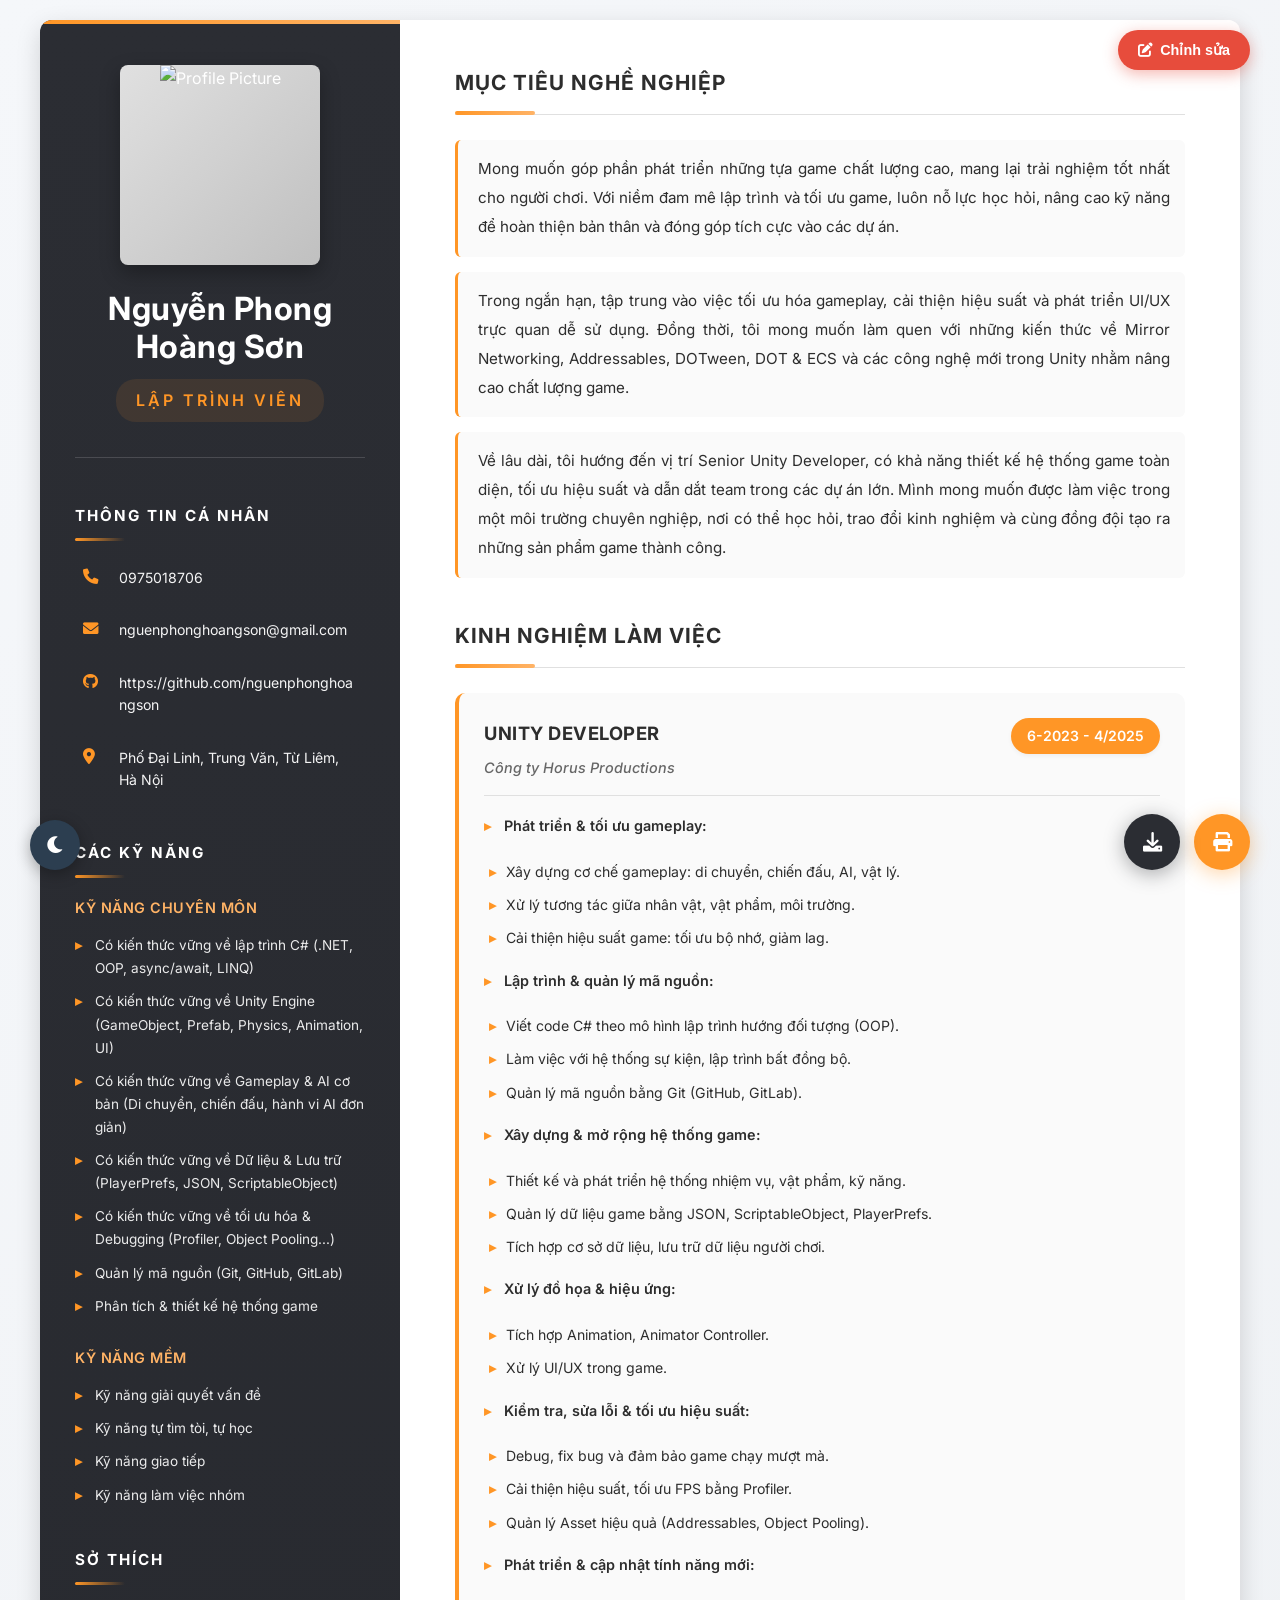
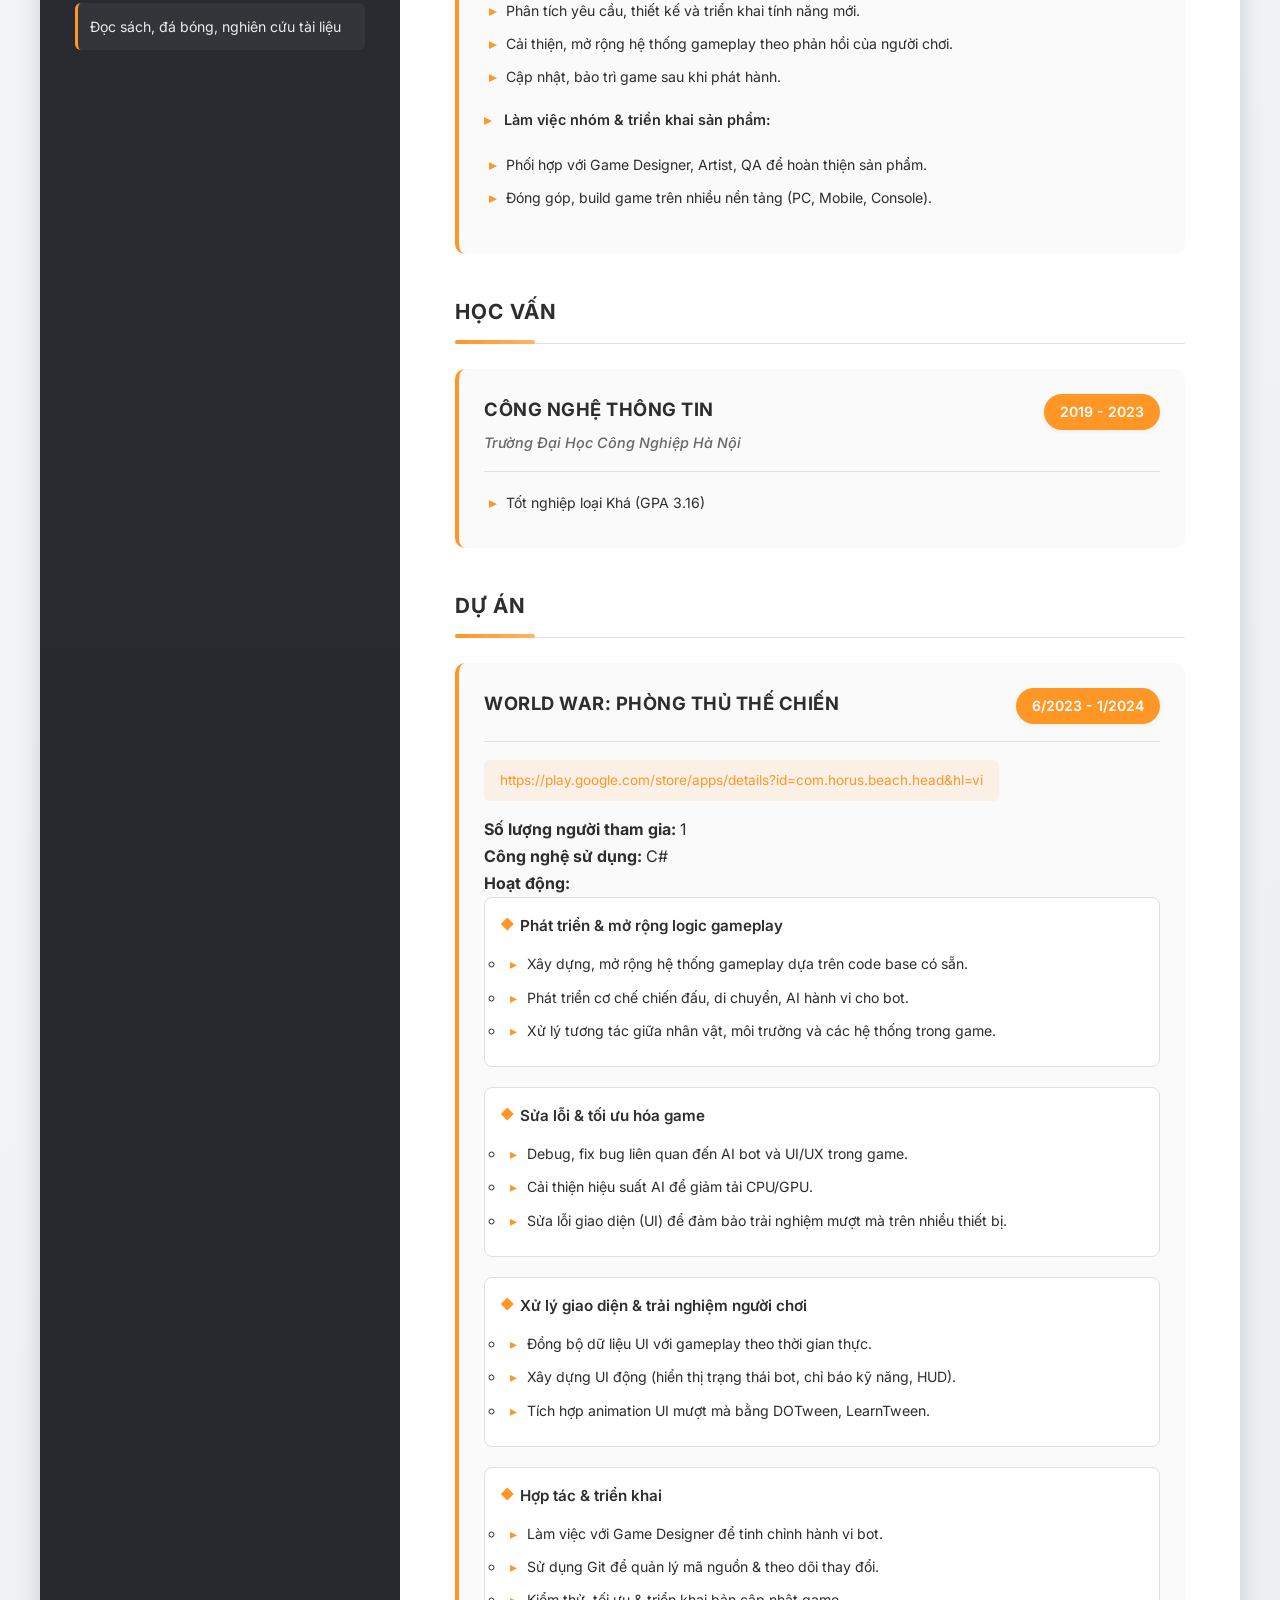
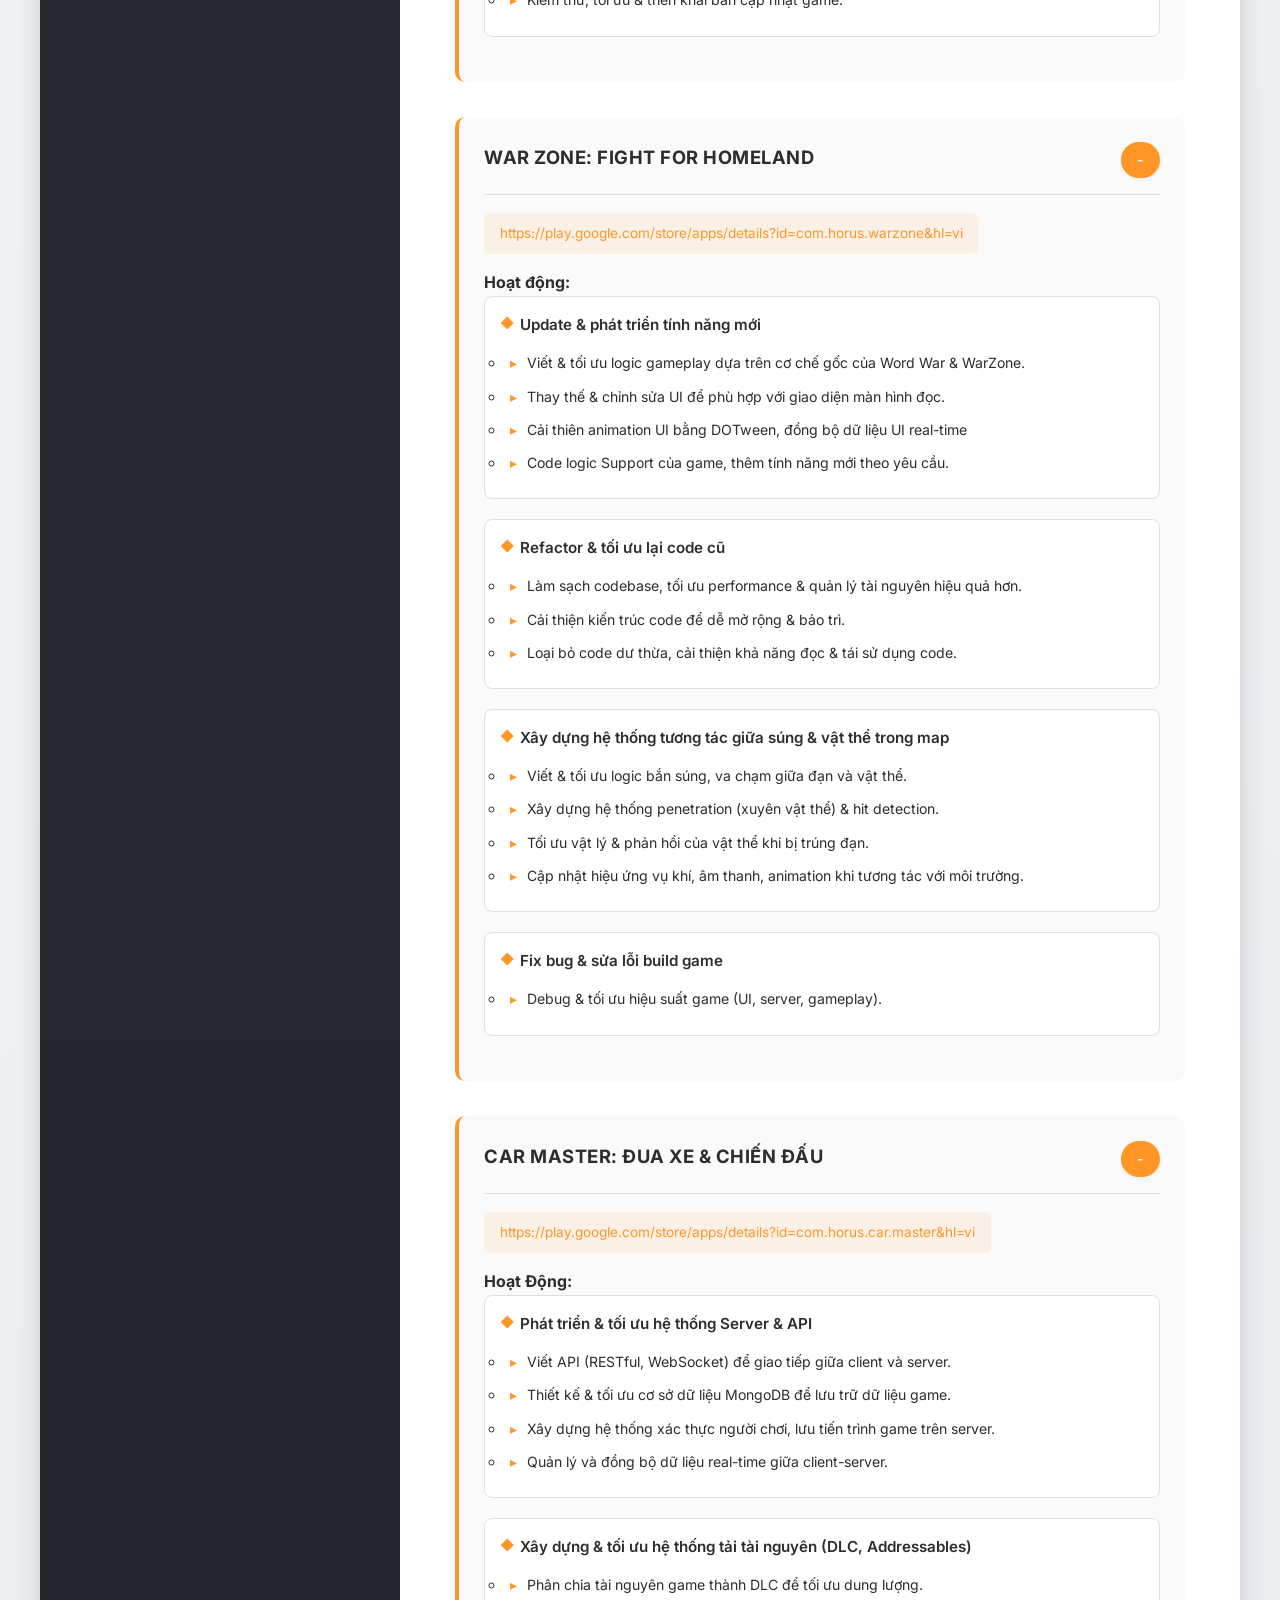
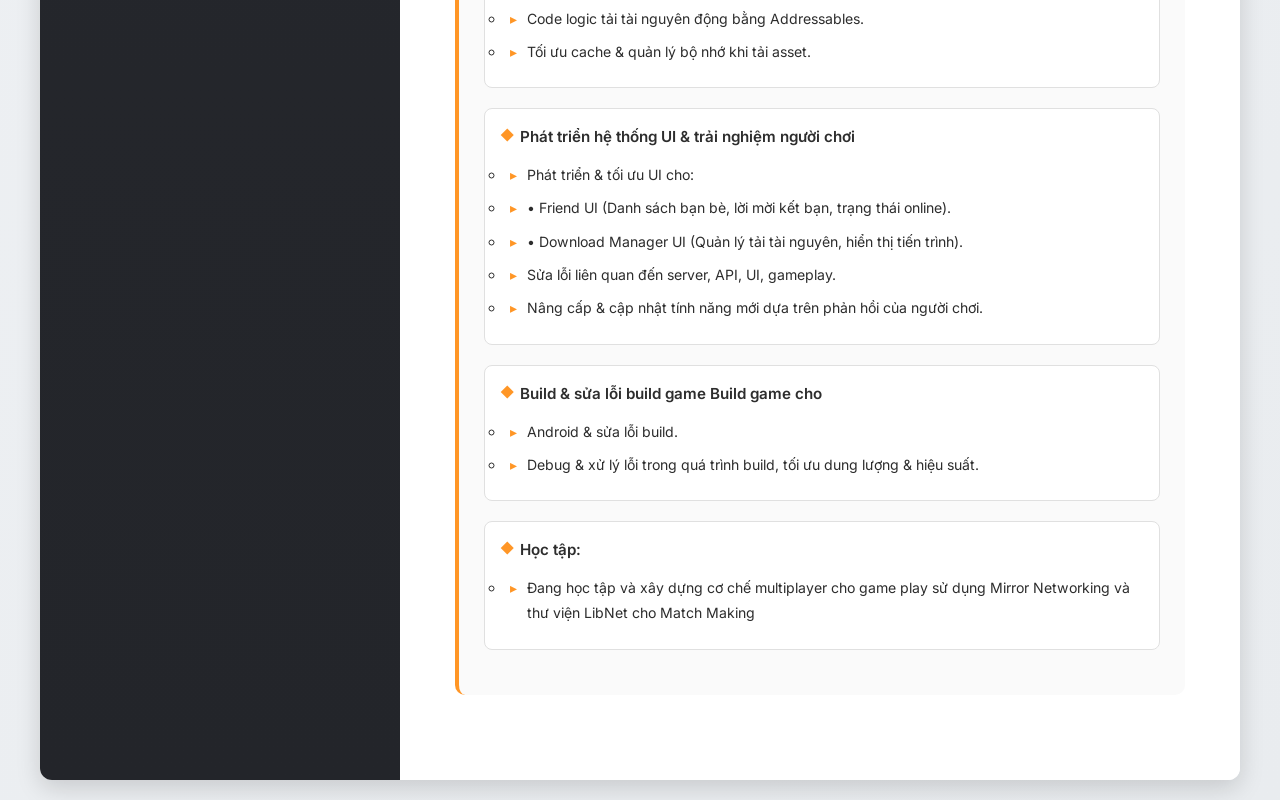
==== index.html @ 3eddbe30 "Initial commit" ====
<!DOCTYPE html>
<html lang="vi">
<head>
    <meta charset="UTF-8">
    <meta name="viewport" content="width=device-width, initial-scale=1.0">
    <title>CV - Nguyễn Phong Hoàng Sơn</title>
    <link rel="preconnect" href="https://fonts.googleapis.com">
    <link rel="preconnect" href="https://fonts.gstatic.com" crossorigin>
    <link href="https://fonts.googleapis.com/css2?family=Inter:wght@300;400;500;600;700;800&display=swap" rel="stylesheet">
    <link rel="stylesheet" href="style.css">
    <link rel="stylesheet" href="https://cdnjs.cloudflare.com/ajax/libs/font-awesome/6.0.0/css/all.min.css">
</head>
<body>
    <div class="container">
        <div class="cv-body">
            <!-- Left Column - Dark Sidebar -->
            <aside class="sidebar">
                <!-- Profile Image -->
                <div class="profile-section">
                    <div class="profile-image">
                        <img src="https://via.placeholder.com/200" alt="Profile Picture">
                    </div>
                    <h1 class="name">Nguyễn Phong<br>Hoàng Sơn</h1>
                    <h2 class="job-title">LẬP TRÌNH VIÊN</h2>
                </div>

                <!-- Contact Info -->
                <section class="cv-section">
                    <h3 class="section-title">THÔNG TIN CÁ NHÂN</h3>
                    <div class="contact-list">
                        <div class="contact-item">
                            <i class="fas fa-phone"></i>
                            <span>0975018706</span>
                        </div>
                        <div class="contact-item">
                            <i class="fas fa-envelope"></i>
                            <span>nguenphonghoangson@gmail.com</span>
                        </div>
                        <div class="contact-item">
                            <i class="fab fa-github"></i>
                            <span>https://github.com/nguenphonghoangson</span>
                        </div>
                        <div class="contact-item">
                            <i class="fas fa-map-marker-alt"></i>
                            <span>Phố Đại Linh, Trung Văn, Từ Liêm, Hà Nội</span>
                        </div>
                    </div>
                </section>

                <!-- Skills -->
                <section class="cv-section">
                    <h3 class="section-title">CÁC KỸ NĂNG</h3>
                    
                    <div class="skill-category">
                        <h4>KỸ NĂNG CHUYÊN MÔN</h4>
                        <ul class="skill-list">
                            <li>Có kiến thức vững về lập trình C# (.NET, OOP, async/await, LINQ)</li>
                            <li>Có kiến thức vững về Unity Engine (GameObject, Prefab, Physics, Animation, UI)</li>
                            <li>Có kiến thức vững về Gameplay & AI cơ bản (Di chuyển, chiến đấu, hành vi AI đơn giản)</li>
                            <li>Có kiến thức vững về Dữ liệu & Lưu trữ (PlayerPrefs, JSON, ScriptableObject)</li>
                            <li>Có kiến thức vững về tối ưu hóa & Debugging (Profiler, Object Pooling...)</li>
                            <li>Quản lý mã nguồn (Git, GitHub, GitLab)</li>
                            <li>Phân tích & thiết kế hệ thống game</li>
                        </ul>
                    </div>

                    <div class="skill-category">
                        <h4>KỸ NĂNG MỀM</h4>
                        <ul class="skill-list">
                            <li>Kỹ năng giải quyết vấn đề</li>
                            <li>Kỹ năng tự tìm tòi, tự học</li>
                            <li>Kỹ năng giao tiếp</li>
                            <li>Kỹ năng làm việc nhóm</li>
                        </ul>
                    </div>
                </section>

                <!-- Interests -->
                <section class="cv-section">
                    <h3 class="section-title">SỞ THÍCH</h3>
                    <p class="hobby-text">Đọc sách, đá bóng, nghiên cứu tài liệu</p>
                </section>
            </aside>

            <!-- Right Column - Main Content -->
            <main class="main-content">
                <!-- Career Objective -->
                <section class="cv-section">
                    <h3 class="section-title-main">MỤC TIÊU NGHỀ NGHIỆP</h3>
                    <p class="objective-text">
                        Mong muốn góp phần phát triển những tựa game chất lượng cao, mang lại trải nghiệm tốt nhất cho người chơi. Với niềm đam mê lập trình và tối ưu game, luôn nỗ lực học hỏi, nâng cao kỹ năng để hoàn thiện bản thân và đóng góp tích cực vào các dự án.
                    </p>
                    <p class="objective-text">
                        Trong ngắn hạn, tập trung vào việc tối ưu hóa gameplay, cải thiện hiệu suất và phát triển UI/UX trực quan dễ sử dụng. Đồng thời, tôi mong muốn làm quen với những kiến thức về Mirror Networking, Addressables, DOTween, DOT & ECS và các công nghệ mới trong Unity nhằm nâng cao chất lượng game.
                    </p>
                    <p class="objective-text">
                        Về lâu dài, tôi hướng đến vị trí Senior Unity Developer, có khả năng thiết kế hệ thống game toàn diện, tối ưu hiệu suất và dẫn dắt team trong các dự án lớn. Mình mong muốn được làm việc trong một môi trường chuyên nghiệp, nơi có thể học hỏi, trao đổi kinh nghiệm và cùng đồng đội tạo ra những sản phẩm game thành công.
                    </p>
                </section>

                <!-- Experience -->
                <section class="cv-section">
                    <h3 class="section-title-main">KINH NGHIỆM LÀM VIỆC</h3>
                    
                    <div class="experience-item">
                        <div class="exp-header">
                            <div>
                                <h4>UNITY DEVELOPER</h4>
                                <p class="company">Công ty Horus Productions</p>
                            </div>
                            <p class="date">6-2023 - 4/2025</p>
                        </div>

                        <div class="exp-content">
                            <p><strong>Phát triển & tối ưu gameplay:</strong></p>
                            <ul>
                                <li>Xây dựng cơ chế gameplay: di chuyển, chiến đấu, AI, vật lý.</li>
                                <li>Xử lý tương tác giữa nhân vật, vật phẩm, môi trường.</li>
                                <li>Cải thiện hiệu suất game: tối ưu bộ nhớ, giảm lag.</li>
                            </ul>

                            <p><strong>Lập trình & quản lý mã nguồn:</strong></p>
                            <ul>
                                <li>Viết code C# theo mô hình lập trình hướng đối tượng (OOP).</li>
                                <li>Làm việc với hệ thống sự kiện, lập trình bất đồng bộ.</li>
                                <li>Quản lý mã nguồn bằng Git (GitHub, GitLab).</li>
                            </ul>

                            <p><strong>Xây dựng & mở rộng hệ thống game:</strong></p>
                            <ul>
                                <li>Thiết kế và phát triển hệ thống nhiệm vụ, vật phẩm, kỹ năng.</li>
                                <li>Quản lý dữ liệu game bằng JSON, ScriptableObject, PlayerPrefs.</li>
                                <li>Tích hợp cơ sở dữ liệu, lưu trữ dữ liệu người chơi.</li>
                            </ul>

                            <p><strong>Xử lý đồ họa & hiệu ứng:</strong></p>
                            <ul>
                                <li>Tích hợp Animation, Animator Controller.</li>
                                <li>Xử lý UI/UX trong game.</li>
                            </ul>

                            <p><strong>Kiểm tra, sửa lỗi & tối ưu hiệu suất:</strong></p>
                            <ul>
                                <li>Debug, fix bug và đảm bảo game chạy mượt mà.</li>
                                <li>Cải thiện hiệu suất, tối ưu FPS bằng Profiler.</li>
                                <li>Quản lý Asset hiệu quả (Addressables, Object Pooling).</li>
                            </ul>

                            <p><strong>Phát triển & cập nhật tính năng mới:</strong></p>
                            <ul>
                                <li>Phân tích yêu cầu, thiết kế và triển khai tính năng mới.</li>
                                <li>Cải thiện, mở rộng hệ thống gameplay theo phản hồi của người chơi.</li>
                                <li>Cập nhật, bảo trì game sau khi phát hành.</li>
                            </ul>

                            <p><strong>Làm việc nhóm & triển khai sản phẩm:</strong></p>
                            <ul>
                                <li>Phối hợp với Game Designer, Artist, QA để hoàn thiện sản phẩm.</li>
                                <li>Đóng góp, build game trên nhiều nền tảng (PC, Mobile, Console).</li>
                            </ul>
                        </div>
                    </div>
                </section>

                <!-- Education -->
                <section class="cv-section">
                    <h3 class="section-title-main">HỌC VẤN</h3>
                    <div class="education-item">
                        <div class="exp-header">
                            <div>
                                <h4>CÔNG NGHỆ THÔNG TIN</h4>
                                <p class="company">Trường Đại Học Công Nghiệp Hà Nội</p>
                            </div>
                            <p class="date">2019 - 2023</p>
                        </div>
                        <ul class="education-details">
                            <li>Tốt nghiệp loại Khá (GPA 3.16)</li>
                        </ul>
                    </div>
                </section>

                <!-- Projects -->
                <section class="cv-section">
                    <h3 class="section-title-main">DỰ ÁN</h3>
                    
                    <!-- Project 1 -->
                    <div class="project-item">
                        <div class="exp-header">
                            <h4>WORLD WAR: PHÒNG THỦ THẾ CHIẾN</h4>
                            <p class="date">6/2023 - 1/2024</p>
                        </div>
                        <p class="project-link">https://play.google.com/store/apps/details?id=com.horus.beach.head&hl=vi</p>
                        <p><strong>Số lượng người tham gia:</strong> 1</p>
                        <p><strong>Công nghệ sử dụng:</strong> C#</p>
                        <p><strong>Hoạt động:</strong></p>
                        <ul class="project-tasks">
                            <li><strong>Phát triển & mở rộng logic gameplay</strong>
                                <ul>
                                    <li>Xây dựng, mở rộng hệ thống gameplay dựa trên code base có sẵn.</li>
                                    <li>Phát triển cơ chế chiến đấu, di chuyển, AI hành vi cho bot.</li>
                                    <li>Xử lý tương tác giữa nhân vật, môi trường và các hệ thống trong game.</li>
                                </ul>
                            </li>
                            <li><strong>Sửa lỗi & tối ưu hóa game</strong>
                                <ul>
                                    <li>Debug, fix bug liên quan đến AI bot và UI/UX trong game.</li>
                                    <li>Cải thiện hiệu suất AI để giảm tải CPU/GPU.</li>
                                    <li>Sửa lỗi giao diện (UI) để đảm bảo trải nghiệm mượt mà trên nhiều thiết bị.</li>
                                </ul>
                            </li>
                            <li><strong>Xử lý giao diện & trải nghiệm người chơi</strong>
                                <ul>
                                    <li>Đồng bộ dữ liệu UI với gameplay theo thời gian thực.</li>
                                    <li>Xây dựng UI động (hiển thị trạng thái bot, chỉ báo kỹ năng, HUD).</li>
                                    <li>Tích hợp animation UI mượt mà bằng DOTween, LearnTween.</li>
                                </ul>
                            </li>
                            <li><strong>Hợp tác & triển khai</strong>
                                <ul>
                                    <li>Làm việc với Game Designer để tinh chỉnh hành vi bot.</li>
                                    <li>Sử dụng Git để quản lý mã nguồn & theo dõi thay đổi.</li>
                                    <li>Kiểm thử, tối ưu & triển khai bản cập nhật game.</li>
                                </ul>
                            </li>
                        </ul>
                    </div>

                    <!-- Project 2 -->
                    <div class="project-item">
                        <div class="exp-header">
                            <h4>WAR ZONE: FIGHT FOR HOMELAND</h4>
                            <p class="date">-</p>
                        </div>
                        <p class="project-link">https://play.google.com/store/apps/details?id=com.horus.warzone&hl=vi</p>
                        <p><strong>Hoạt động:</strong></p>
                        <ul class="project-tasks">
                            <li><strong>Update & phát triển tính năng mới</strong>
                                <ul>
                                    <li>Viết & tối ưu logic gameplay dựa trên cơ chế gốc của Word War & WarZone.</li>
                                    <li>Thay thế & chỉnh sửa UI để phù hợp với giao diện màn hình đọc.</li>
                                    <li>Cải thiên animation UI bằng DOTween, đồng bộ dữ liệu UI real-time</li>
                                    <li>Code logic Support của game, thêm tính năng mới theo yêu cầu.</li>
                                </ul>
                            </li>
                            <li><strong>Refactor & tối ưu lại code cũ</strong>
                                <ul>
                                    <li>Làm sạch codebase, tối ưu performance & quản lý tài nguyên hiệu quả hơn.</li>
                                    <li>Cải thiện kiến trúc code để dễ mở rộng & bảo trì.</li>
                                    <li>Loại bỏ code dư thừa, cải thiện khả năng đọc & tái sử dụng code.</li>
                                </ul>
                            </li>
                            <li><strong>Xây dựng hệ thống tương tác giữa súng & vật thể trong map</strong>
                                <ul>
                                    <li>Viết & tối ưu logic bắn súng, va chạm giữa đạn và vật thể.</li>
                                    <li>Xây dựng hệ thống penetration (xuyên vật thể) & hit detection.</li>
                                    <li>Tối ưu vật lý & phản hồi của vật thể khi bị trúng đạn.</li>
                                    <li>Cập nhật hiệu ứng vụ khí, âm thanh, animation khi tương tác với môi trường.</li>
                                </ul>
                            </li>
                            <li><strong>Fix bug & sửa lỗi build game</strong>
                                <ul>
                                    <li>Debug & tối ưu hiệu suất game (UI, server, gameplay).</li>
                                </ul>
                            </li>
                        </ul>
                    </div>

                    <!-- Project 3 -->
                    <div class="project-item">
                        <div class="exp-header">
                            <h4>CAR MASTER: ĐUA XE & CHIẾN ĐẤU</h4>
                            <p class="date">-</p>
                        </div>
                        <p class="project-link">https://play.google.com/store/apps/details?id=com.horus.car.master&hl=vi</p>
                        <p><strong>Hoạt Động:</strong></p>
                        <ul class="project-tasks">
                            <li><strong>Phát triển & tối ưu hệ thống Server & API</strong>
                                <ul>
                                    <li>Viết API (RESTful, WebSocket) để giao tiếp giữa client và server.</li>
                                    <li>Thiết kế & tối ưu cơ sở dữ liệu MongoDB để lưu trữ dữ liệu game.</li>
                                    <li>Xây dựng hệ thống xác thực người chơi, lưu tiến trình game trên server.</li>
                                    <li>Quản lý và đồng bộ dữ liệu real-time giữa client-server.</li>
                                </ul>
                            </li>
                            <li><strong>Xây dựng & tối ưu hệ thống tải tài nguyên (DLC, Addressables)</strong>
                                <ul>
                                    <li>Phân chia tài nguyên game thành DLC để tối ưu dung lượng.</li>
                                    <li>Code logic tải tài nguyên động bằng Addressables.</li>
                                    <li>Tối ưu cache & quản lý bộ nhớ khi tải asset.</li>
                                </ul>
                            </li>
                            <li><strong>Phát triển hệ thống UI & trải nghiệm người chơi</strong>
                                <ul>
                                    <li>Phát triển & tối ưu UI cho:</li>
                                    <li>• Friend UI (Danh sách bạn bè, lời mời kết bạn, trạng thái online).</li>
                                    <li>• Download Manager UI (Quản lý tải tài nguyên, hiển thị tiến trình).</li>
                                    <li>Sửa lỗi liên quan đến server, API, UI, gameplay.</li>
                                    <li>Nâng cấp & cập nhật tính năng mới dựa trên phản hồi của người chơi.</li>
                                </ul>
                            </li>
                            <li><strong>Build & sửa lỗi build game Build game cho</strong>
                                <ul>
                                    <li>Android & sửa lỗi build.</li>
                                    <li>Debug & xử lý lỗi trong quá trình build, tối ưu dung lượng & hiệu suất.</li>
                                </ul>
                            </li>
                            <li><strong>Học tập:</strong>
                                <ul>
                                    <li>Đang học tập và xây dựng cơ chế multiplayer cho game play sử dụng Mirror Networking và thư viện LibNet cho Match Making</li>
                                </ul>
                            </li>
                        </ul>
                    </div>
                </section>
            </main>
        </div>
    </div>


    <!-- Print Button -->
    <button class="print-btn" onclick="window.print()">
        <i class="fas fa-print"></i>
    </button>

    <!-- Download PDF Button -->
    <button class="download-btn" onclick="window.print()">
        <i class="fas fa-download"></i>
    </button>

    <script src="script.js"></script>
</body>
</html>
---- style.css ----
:root {
    --dark-bg: #2b2d33;
    --darker-bg: #23252a;
    --orange-accent: #ff9626;
    --orange-hover: #ff8000;
    --orange-light: #ffb366;
    --white: #ffffff;
    --light-gray: #f5f5f5;
    --lighter-gray: #fafafa;
    --text-dark: #2d2d2d;
    --text-light: #666666;
    --text-lighter: #999999;
    --border-color: #e0e0e0;
    --shadow-sm: 0 2px 4px rgba(0,0,0,0.05);
    --shadow-md: 0 4px 12px rgba(0,0,0,0.1);
    --shadow-lg: 0 8px 24px rgba(0,0,0,0.15);
}

* {
    margin: 0;
    padding: 0;
    box-sizing: border-box;
}

body {
    font-family: 'Inter', -apple-system, BlinkMacSystemFont, 'Segoe UI', 'Roboto', sans-serif;
    line-height: 1.7;
    color: var(--text-dark);
    background: linear-gradient(135deg, #f5f7fa 0%, #e9ecef 100%);
    padding: 20px;
    -webkit-font-smoothing: antialiased;
    -moz-osx-font-smoothing: grayscale;
}

.container {
    max-width: 1200px;
    margin: 0 auto;
    background: var(--white);
    box-shadow: var(--shadow-lg);
    min-height: 100vh;
    border-radius: 12px;
    overflow: hidden;
    position: relative;
}

/* Body Layout */
.cv-body {
    display: grid;
    grid-template-columns: 360px 1fr;
    gap: 0;
    min-height: 100vh;
}

/* Sidebar Styles - Dark Background with Gradient */
.sidebar {
    background: linear-gradient(180deg, var(--dark-bg) 0%, var(--darker-bg) 100%);
    color: var(--white);
    padding: 45px 35px;
    position: relative;
}

.sidebar::before {
    content: '';
    position: absolute;
    top: 0;
    left: 0;
    right: 0;
    height: 4px;
    background: linear-gradient(90deg, var(--orange-accent) 0%, var(--orange-light) 100%);
}

/* Profile Section */
.profile-section {
    text-align: center;
    margin-bottom: 45px;
    padding-bottom: 35px;
    border-bottom: 1px solid rgba(255, 255, 255, 0.15);
    position: relative;
}

.profile-image {
    width: 200px;
    height: 200px;
    margin: 0 auto 25px;
    border-radius: 8px;
    overflow: hidden;
    background: linear-gradient(135deg, #e0e0e0 0%, #c0c0c0 100%);
    box-shadow: 0 8px 20px rgba(0,0,0,0.3);
    transition: transform 0.3s ease, box-shadow 0.3s ease;
    position: relative;
}

.profile-image:hover {
    transform: translateY(-5px);
    box-shadow: 0 12px 30px rgba(255, 150, 38, 0.3);
}

.profile-image::after {
    content: '📷';
    position: absolute;
    top: 50%;
    left: 50%;
    transform: translate(-50%, -50%);
    font-size: 2em;
    opacity: 0;
    transition: opacity 0.3s ease;
}

.profile-image:hover::after {
    opacity: 0.7;
}

.profile-image img {
    width: 100%;
    height: 100%;
    object-fit: cover;
    cursor: pointer;
    transition: opacity 0.3s ease;
}

.profile-image:hover img {
    opacity: 0.7;
}

.name {
    font-size: 2em;
    font-weight: 700;
    color: var(--white);
    margin-bottom: 12px;
    line-height: 1.2;
    letter-spacing: 0.5px;
}

.job-title {
    font-size: 1em;
    font-weight: 600;
    color: var(--orange-accent);
    letter-spacing: 3px;
    text-transform: uppercase;
    padding: 8px 20px;
    background: rgba(255, 150, 38, 0.1);
    border-radius: 20px;
    display: inline-block;
}

/* Sidebar Sections */
.sidebar .cv-section {
    margin-bottom: 40px;
    animation: fadeInLeft 0.6s ease-out;
}

@keyframes fadeInLeft {
    from {
        opacity: 0;
        transform: translateX(-20px);
    }
    to {
        opacity: 1;
        transform: translateX(0);
    }
}

.sidebar .section-title {
    font-size: 0.95em;
    font-weight: 700;
    color: var(--white);
    margin-bottom: 18px;
    letter-spacing: 2px;
    text-transform: uppercase;
    position: relative;
    padding-bottom: 12px;
}

.sidebar .section-title::after {
    content: '';
    position: absolute;
    bottom: 0;
    left: 0;
    width: 50px;
    height: 3px;
    background: linear-gradient(90deg, var(--orange-accent), transparent);
    border-radius: 2px;
}

/* Contact List */
.contact-list {
    display: flex;
    flex-direction: column;
    gap: 14px;
}

.contact-item {
    display: flex;
    align-items: flex-start;
    gap: 14px;
    font-size: 0.88em;
    line-height: 1.6;
    padding: 8px;
    border-radius: 6px;
    transition: all 0.3s ease;
}

.contact-item:hover {
    background: rgba(255, 255, 255, 0.05);
    transform: translateX(5px);
}

.contact-item i {
    color: var(--orange-accent);
    width: 22px;
    flex-shrink: 0;
    margin-top: 2px;
    font-size: 1.1em;
}

.contact-item span {
    word-break: break-word;
    color: rgba(255, 255, 255, 0.95);
}

/* Skills */
.skill-category {
    margin-bottom: 28px;
}

.skill-category h4 {
    font-size: 0.9em;
    color: var(--orange-light);
    margin-bottom: 14px;
    font-weight: 600;
    letter-spacing: 0.5px;
}

.skill-list {
    list-style: none;
    padding: 0;
}

.skill-list li {
    font-size: 0.85em;
    line-height: 1.7;
    margin-bottom: 10px;
    padding-left: 20px;
    position: relative;
    color: rgba(255, 255, 255, 0.9);
    transition: all 0.3s ease;
}

.skill-list li:hover {
    color: var(--white);
    transform: translateX(5px);
}

.skill-list li:before {
    content: '▸';
    position: absolute;
    left: 0;
    color: var(--orange-accent);
    font-weight: bold;
    font-size: 1em;
    top: 0;
}

/* Hobby Text */
.hobby-text {
    font-size: 0.88em;
    line-height: 1.7;
    color: rgba(255, 255, 255, 0.9);
    padding: 12px;
    background: rgba(255, 255, 255, 0.05);
    border-radius: 6px;
    border-left: 3px solid var(--orange-accent);
}


/* Main Content Styles */
.main-content {
    padding: 45px 55px;
    background: var(--white);
    position: relative;
}

/* Section Styles */
.cv-section {
    margin-bottom: 40px;
    animation: fadeInUp 0.6s ease-out;
}

@keyframes fadeInUp {
    from {
        opacity: 0;
        transform: translateY(20px);
    }
    to {
        opacity: 1;
        transform: translateY(0);
    }
}

.section-title-main {
    font-size: 1.3em;
    color: var(--text-dark);
    margin-bottom: 25px;
    padding-bottom: 15px;
    font-weight: 700;
    letter-spacing: 1px;
    text-transform: uppercase;
    position: relative;
}

.section-title-main::after {
    content: '';
    position: absolute;
    bottom: 0;
    left: 0;
    width: 80px;
    height: 4px;
    background: linear-gradient(90deg, var(--orange-accent), var(--orange-light));
    border-radius: 2px;
}

.section-title-main::before {
    content: '';
    position: absolute;
    bottom: 0;
    left: 0;
    right: 0;
    height: 1px;
    background: var(--border-color);
}

/* Objective Text */
.objective-text {
    font-size: 0.95em;
    line-height: 1.9;
    color: var(--text-dark);
    margin-bottom: 15px;
    text-align: justify;
    padding-left: 15px;
    border-left: 3px solid var(--orange-accent);
    background: var(--lighter-gray);
    padding: 15px 15px 15px 20px;
    border-radius: 6px;
    transition: all 0.3s ease;
}

.objective-text:hover {
    background: var(--light-gray);
    transform: translateX(5px);
    box-shadow: var(--shadow-sm);
}

/* Experience & Education Items */
.experience-item,
.education-item,
.project-item {
    margin-bottom: 35px;
    padding: 25px;
    background: var(--lighter-gray);
    border-radius: 10px;
    border-left: 4px solid var(--orange-accent);
    transition: all 0.3s ease;
    position: relative;
}

.experience-item:hover,
.education-item:hover,
.project-item:hover {
    background: var(--white);
    box-shadow: var(--shadow-md);
    transform: translateY(-3px);
}

.exp-header {
    display: flex;
    justify-content: space-between;
    align-items: flex-start;
    margin-bottom: 18px;
    padding-bottom: 15px;
    border-bottom: 1px solid var(--border-color);
}

.exp-header h4 {
    font-size: 1.15em;
    color: var(--text-dark);
    font-weight: 700;
    margin-bottom: 6px;
    letter-spacing: 0.5px;
}

.company {
    font-size: 0.9em;
    color: var(--text-light);
    font-style: italic;
    font-weight: 500;
}

.date {
    font-size: 0.88em;
    color: var(--white);
    background: var(--orange-accent);
    padding: 6px 16px;
    border-radius: 20px;
    white-space: nowrap;
    margin-left: 20px;
    font-weight: 600;
    box-shadow: var(--shadow-sm);
}

.exp-content {
    margin-top: 15px;
}

.exp-content p {
    font-size: 0.9em;
    margin-bottom: 12px;
    color: var(--text-dark);
    line-height: 1.7;
}

.exp-content p strong {
    color: var(--text-dark);
    font-weight: 600;
    display: inline-block;
    margin-bottom: 8px;
    position: relative;
    padding-left: 20px;
}

.exp-content p strong::before {
    content: '▸';
    position: absolute;
    left: 0;
    top: 0;
    color: var(--orange-accent);
    font-size: 1em;
}

.exp-content ul {
    list-style: none;
    padding-left: 0;
    margin-bottom: 18px;
}

.exp-content ul li {
    font-size: 0.88em;
    line-height: 1.8;
    margin-bottom: 8px;
    padding-left: 22px;
    position: relative;
    color: var(--text-dark);
    transition: all 0.3s ease;
}

.exp-content ul li:hover {
    color: var(--orange-accent);
    transform: translateX(5px);
}

.exp-content ul li:before {
    content: '▸';
    position: absolute;
    left: 5px;
    top: 0;
    color: var(--orange-accent);
    font-weight: bold;
    font-size: 1em;
}

/* Education Details */
.education-details {
    list-style: none;
    padding-left: 0;
    margin-top: 10px;
}

.education-details li {
    font-size: 0.88em;
    line-height: 1.8;
    margin-bottom: 8px;
    padding-left: 22px;
    position: relative;
    color: var(--text-dark);
}

.education-details li:before {
    content: '▸';
    position: absolute;
    left: 5px;
    top: 0;
    color: var(--orange-accent);
    font-weight: bold;
    font-size: 1em;
}

/* Project Specific */
.project-link {
    font-size: 0.85em;
    color: var(--orange-accent);
    word-break: break-all;
    display: inline-block;
    margin-bottom: 15px;
    text-decoration: none;
    padding: 8px 15px;
    background: rgba(255, 150, 38, 0.1);
    border-radius: 6px;
    transition: all 0.3s ease;
    border: 1px solid transparent;
}

.project-link:hover {
    background: var(--orange-accent);
    color: var(--white);
    transform: translateY(-2px);
    box-shadow: var(--shadow-sm);
    border-color: var(--orange-accent);
}

.project-tasks {
    list-style: none;
    padding-left: 0;
}

.project-tasks > li {
    margin-bottom: 20px;
    padding: 15px;
    background: var(--white);
    border-radius: 8px;
    border: 1px solid var(--border-color);
}

.project-tasks > li:hover {
    border-color: var(--orange-light);
    box-shadow: var(--shadow-sm);
}

.project-tasks > li > strong {
    display: block;
    color: var(--text-dark);
    margin-bottom: 12px;
    font-size: 0.95em;
    font-weight: 600;
    padding-left: 20px;
    position: relative;
}

.project-tasks > li > strong::before {
    content: '◆';
    position: absolute;
    left: 0;
    top: 0;
    color: var(--orange-accent);
    font-size: 0.9em;
}

.project-tasks > li > ul {
    margin-top: 10px;
    margin-left: 5px;
}

.project-tasks > li > ul > li {
    font-size: 0.88em;
    line-height: 1.8;
    margin-bottom: 8px;
    padding-left: 22px;
    position: relative;
}

.project-tasks > li > ul > li:before {
    left: 5px;
    top: 0;
    content: '▸';
    position: absolute;
    color: var(--orange-accent);
    font-size: 1em;
}


/* Print and Download Buttons */
.print-btn,
.download-btn {
    position: fixed;
    bottom: 30px;
    background: var(--orange-accent);
    color: var(--white);
    border: none;
    width: 56px;
    height: 56px;
    border-radius: 50%;
    font-size: 1.2em;
    cursor: pointer;
    box-shadow: 0 4px 20px rgba(255, 150, 38, 0.4);
    display: flex;
    align-items: center;
    justify-content: center;
    transition: all 0.3s cubic-bezier(0.4, 0, 0.2, 1);
    z-index: 1000;
}

.print-btn {
    right: 30px;
}

.download-btn {
    right: 100px;
    background: var(--dark-bg);
    box-shadow: 0 4px 20px rgba(43, 45, 51, 0.4);
}

.print-btn:hover,
.download-btn:hover {
    transform: translateY(-5px) scale(1.05);
    box-shadow: 0 8px 30px rgba(255, 150, 38, 0.6);
}

.download-btn:hover {
    box-shadow: 0 8px 30px rgba(43, 45, 51, 0.6);
}

.print-btn:active,
.download-btn:active {
    transform: translateY(-2px) scale(1);
}

/* Print Styles */
@media print {
    body {
        background: var(--white);
        padding: 0;
    }

    .container {
        box-shadow: none;
        max-width: 100%;
        border-radius: 0;
    }

    .cv-body {
        grid-template-columns: 320px 1fr;
    }

    .sidebar {
        padding: 30px 25px;
    }

    .main-content {
        padding: 30px 40px;
    }

    .profile-image {
        width: 160px;
        height: 160px;
    }

    .print-btn,
    .download-btn {
        display: none;
    }

    .project-item,
    .experience-item {
        page-break-inside: avoid;
    }

    .experience-item,
    .education-item,
    .project-item {
        box-shadow: none;
        border: 1px solid var(--border-color);
    }
}

/* Responsive Design */
@media (max-width: 1024px) {
    .cv-body {
        grid-template-columns: 320px 1fr;
    }

    .sidebar {
        padding: 35px 25px;
    }

    .main-content {
        padding: 35px 40px;
    }

    .profile-image {
        width: 170px;
        height: 170px;
    }
}

@media (max-width: 768px) {
    body {
        padding: 0;
    }

    .container {
        border-radius: 0;
    }

    .cv-body {
        grid-template-columns: 1fr;
    }

    .sidebar {
        padding: 30px 25px;
    }

    .main-content {
        padding: 30px 25px;
    }

    .profile-section {
        padding-bottom: 25px;
    }

    .profile-image {
        width: 160px;
        height: 160px;
    }

    .name {
        font-size: 1.7em;
    }

    .exp-header {
        flex-direction: column;
    }

    .date {
        margin-left: 0;
        margin-top: 8px;
        align-self: flex-start;
    }

    .print-btn {
        right: 20px;
        bottom: 20px;
        width: 50px;
        height: 50px;
        font-size: 1.1em;
    }

    .download-btn {
        right: 85px;
        bottom: 20px;
        width: 50px;
        height: 50px;
        font-size: 1.1em;
    }

    .experience-item,
    .education-item,
    .project-item {
        padding: 20px;
    }
}

@media (max-width: 480px) {
    .sidebar {
        padding: 25px 20px;
    }

    .main-content {
        padding: 25px 20px;
    }

    .section-title-main {
        font-size: 1.1em;
    }

    .objective-text {
        font-size: 0.9em;
        padding: 12px;
    }
}

/* Scrollbar Styles */
::-webkit-scrollbar {
    width: 10px;
}

::-webkit-scrollbar-track {
    background: var(--light-gray);
}

::-webkit-scrollbar-thumb {
    background: linear-gradient(180deg, var(--orange-accent), var(--orange-hover));
    border-radius: 5px;
}

::-webkit-scrollbar-thumb:hover {
    background: var(--orange-hover);
}

/* Loading Animation */
@keyframes shimmer {
    0% {
        background-position: -1000px 0;
    }
    100% {
        background-position: 1000px 0;
    }
}

/* Smooth Transitions */
* {
    transition: background-color 0.3s ease, color 0.3s ease;
}

/* Selection Color */
::selection {
    background: var(--orange-accent);
    color: var(--white);
}

::-moz-selection {
    background: var(--orange-accent);
    color: var(--white);
}
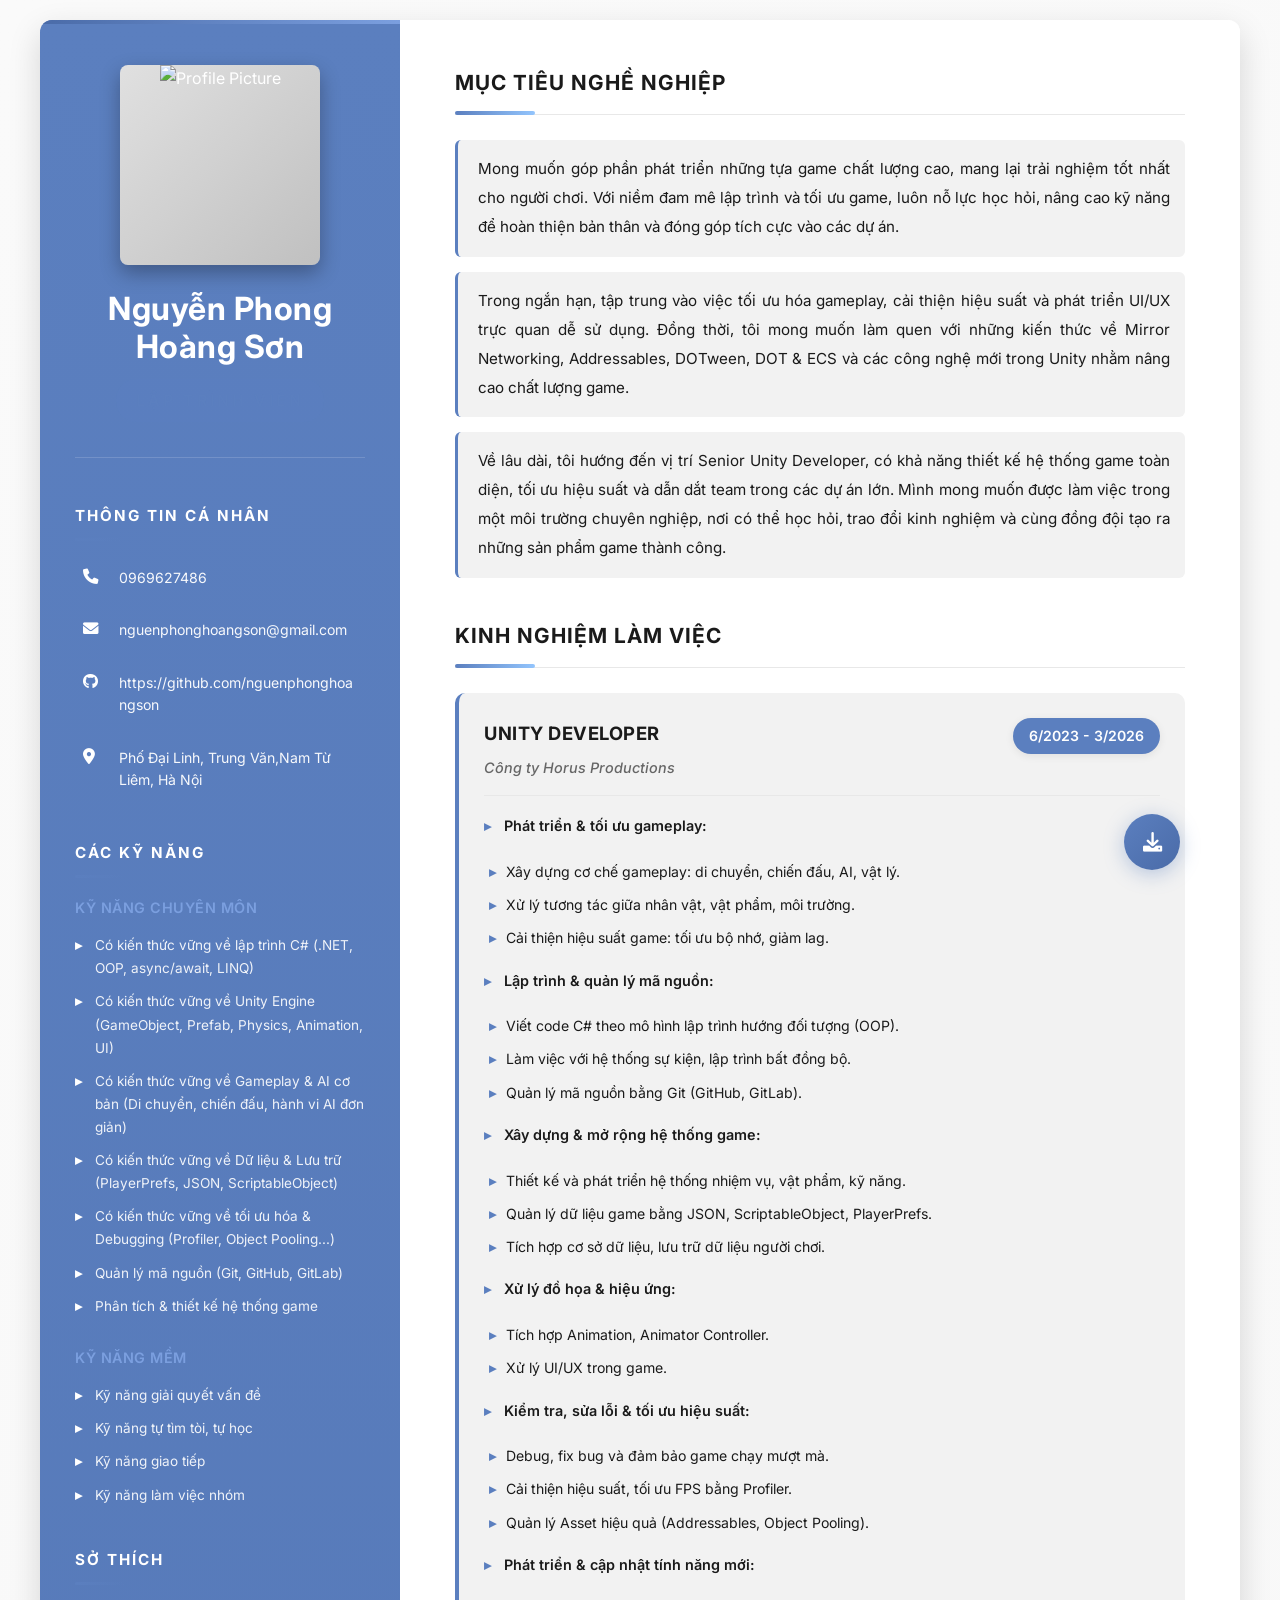
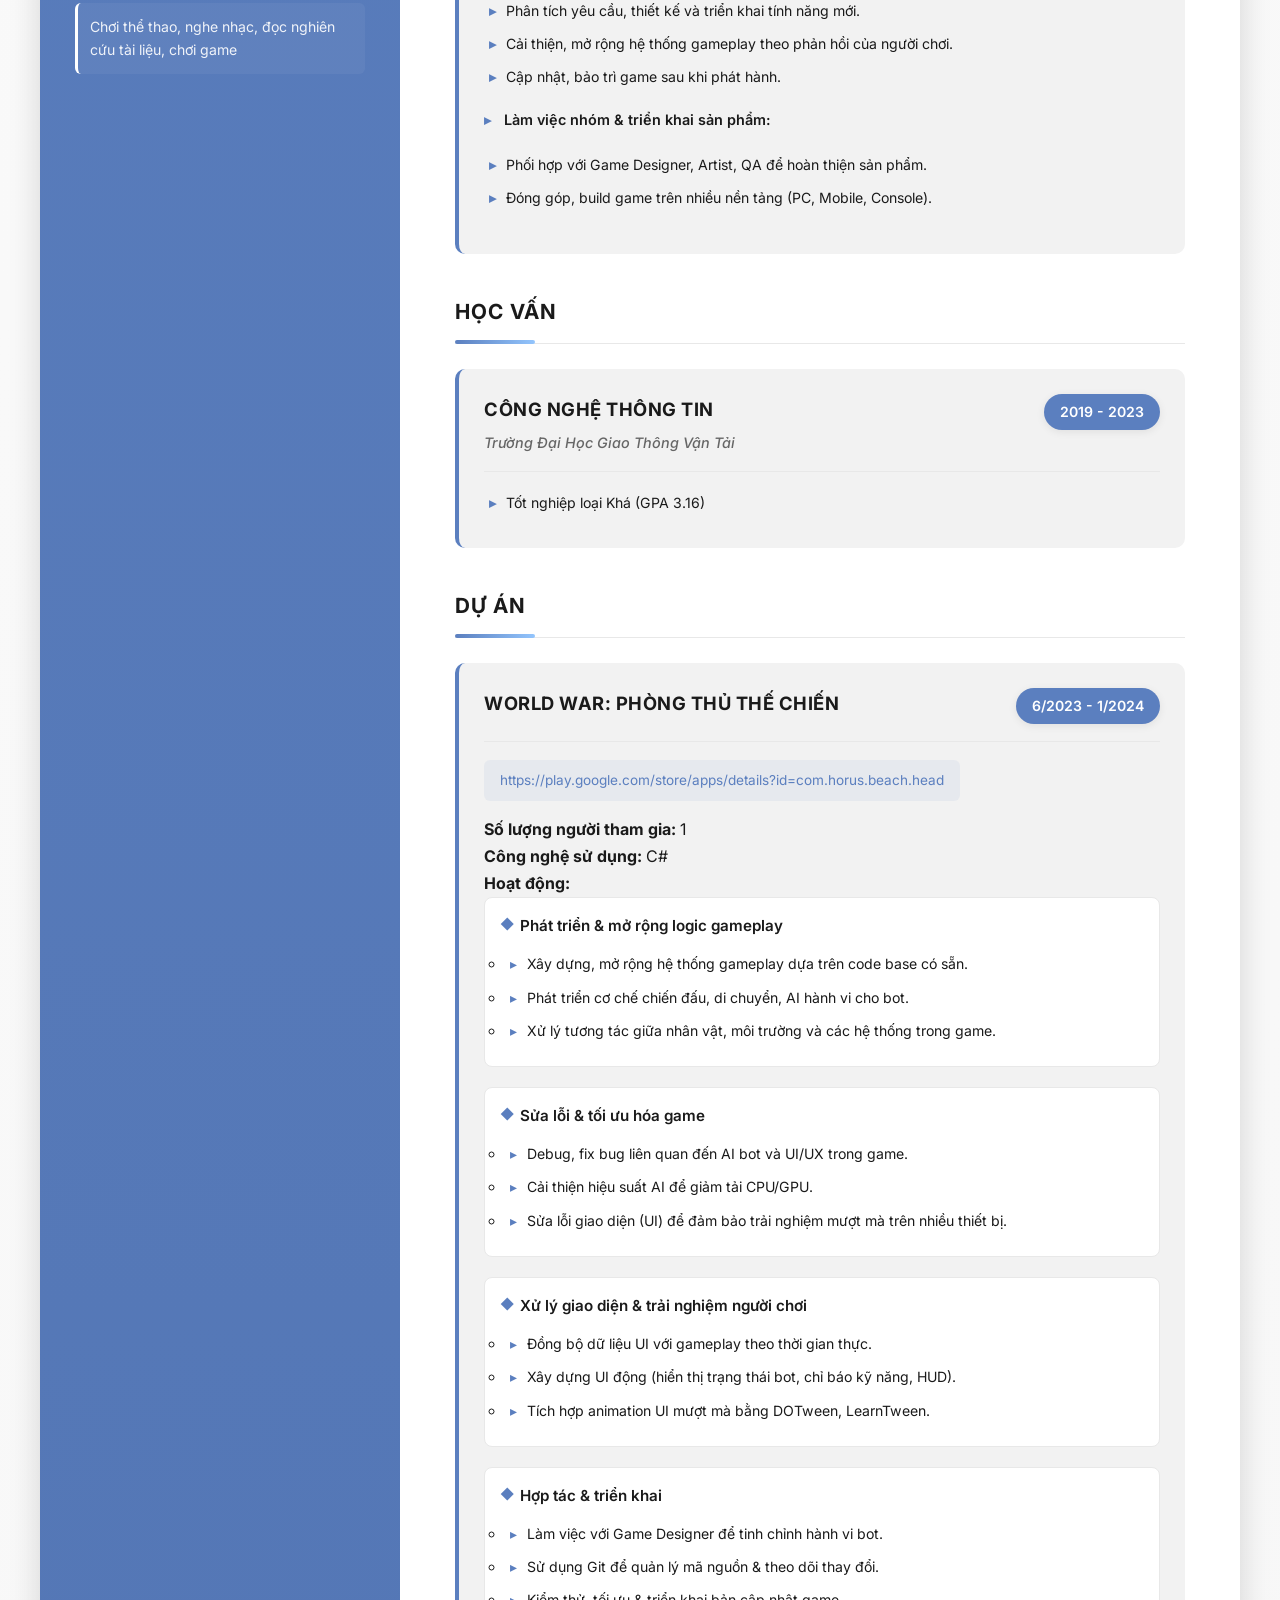
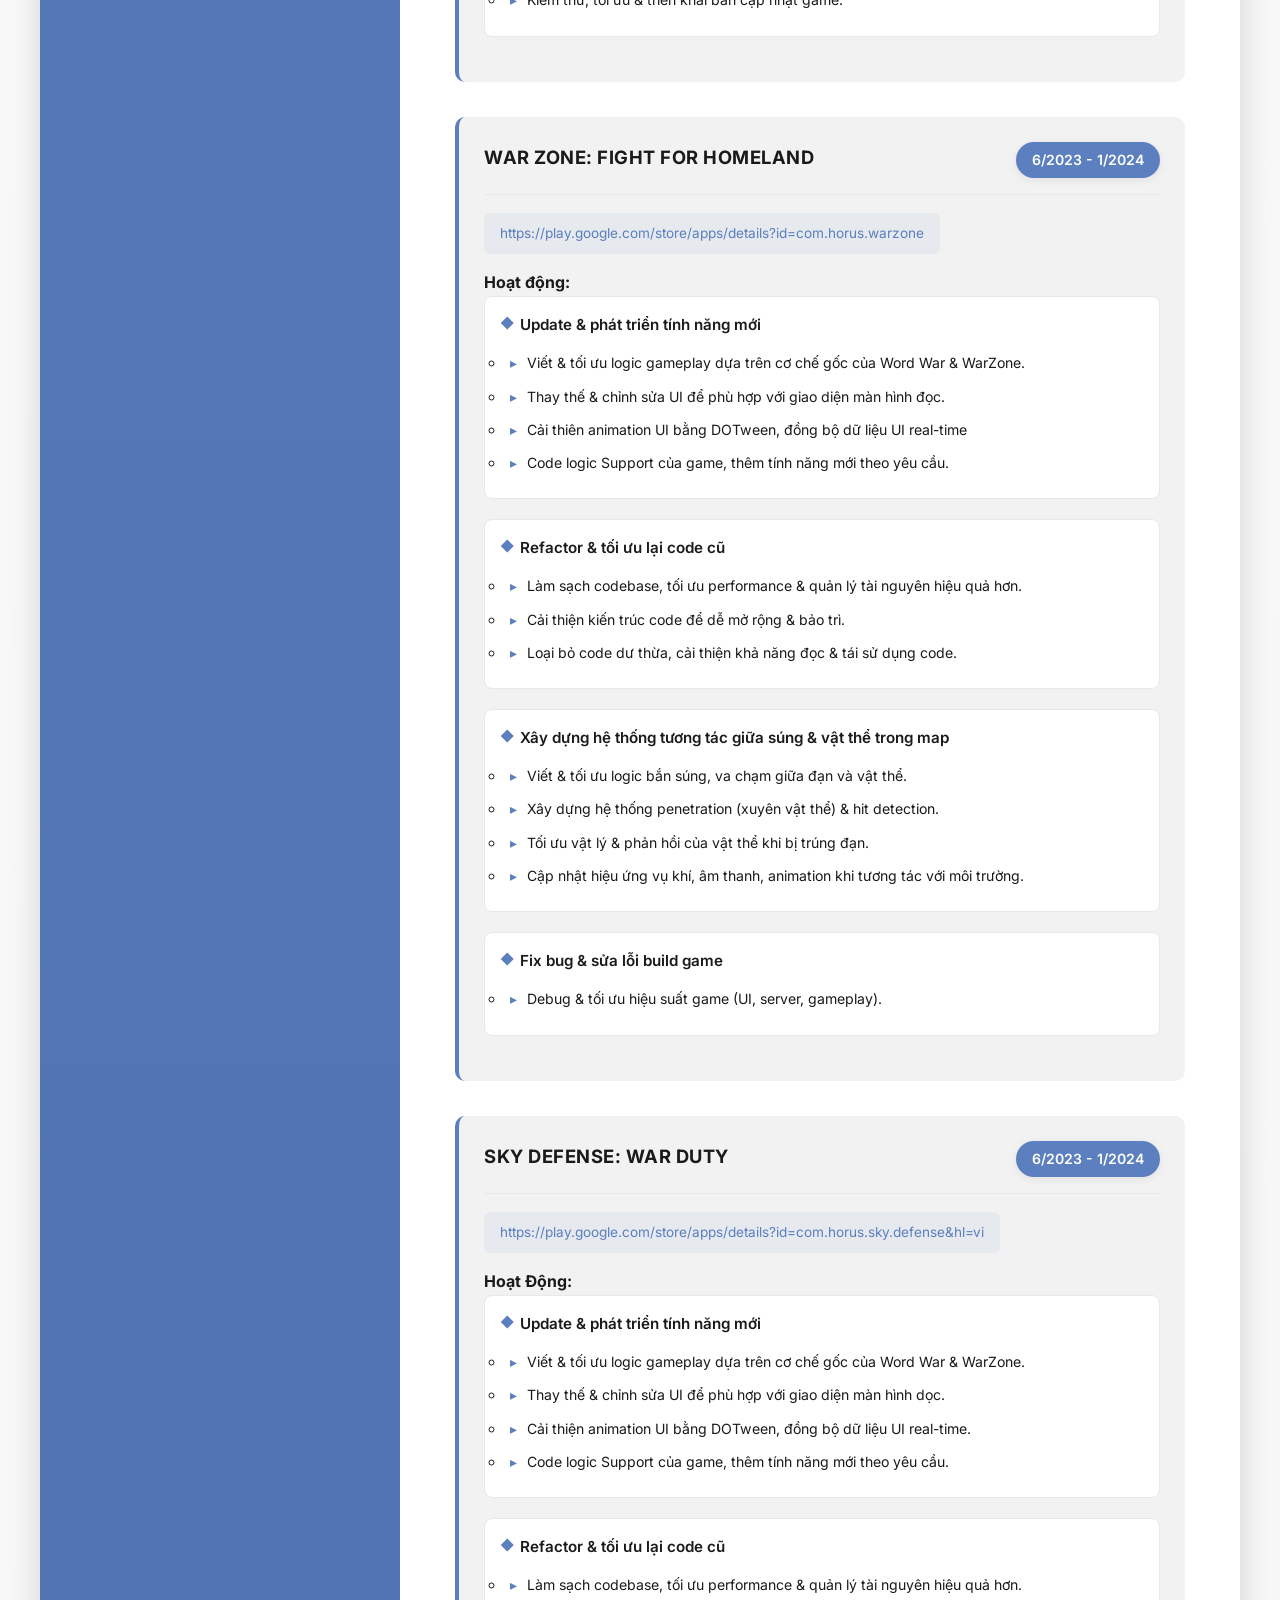
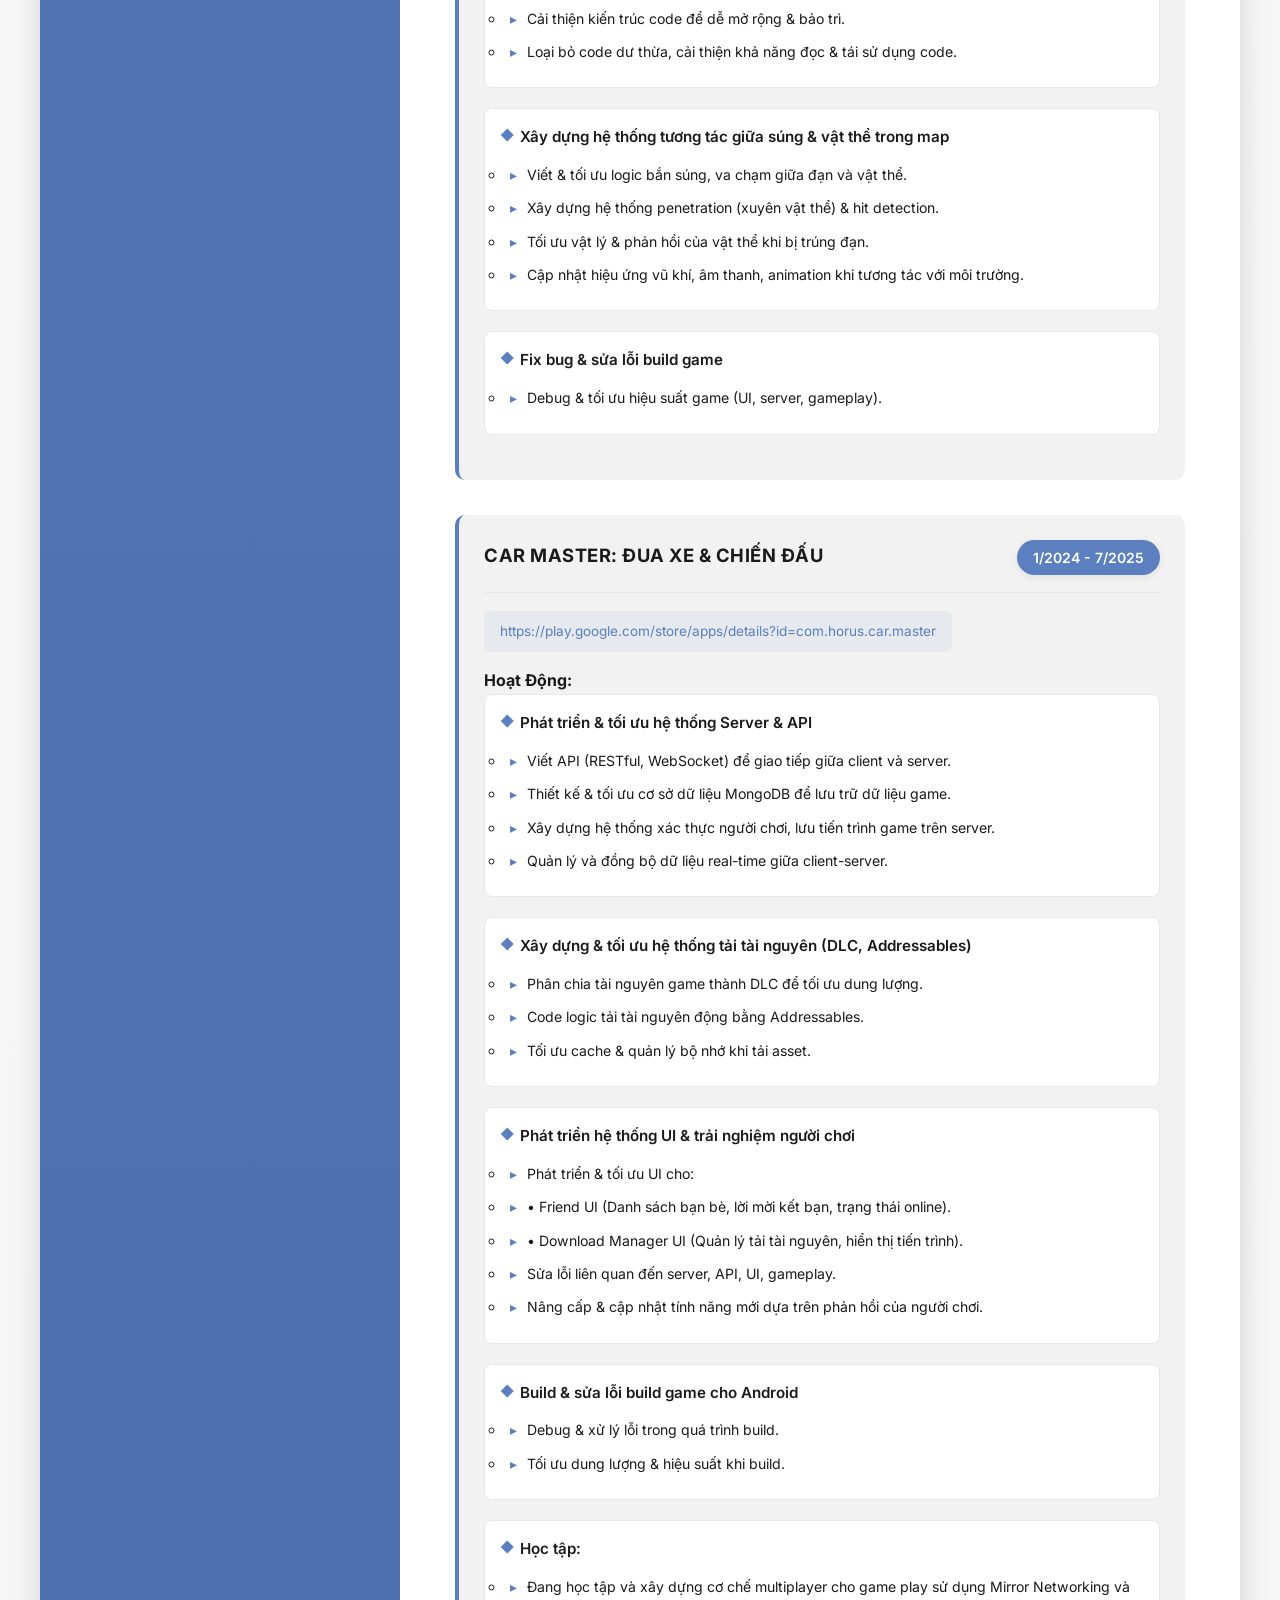
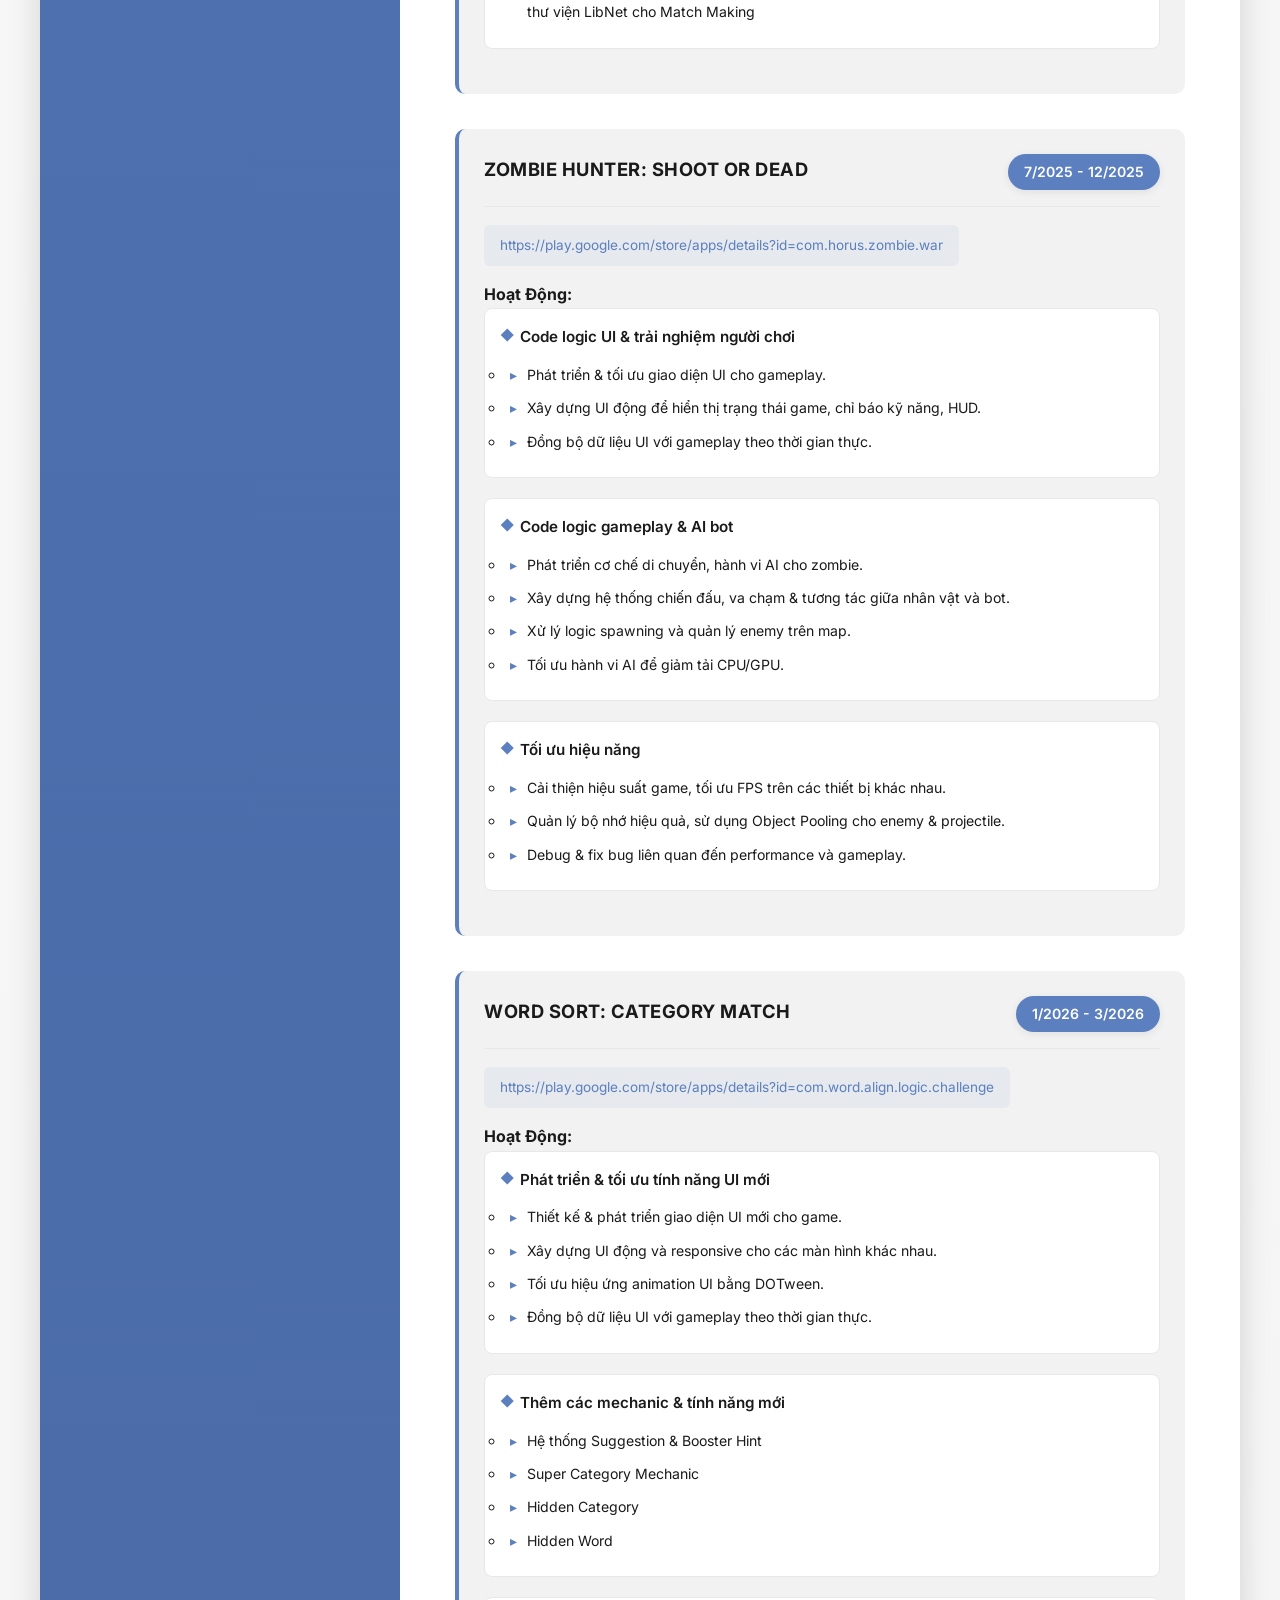
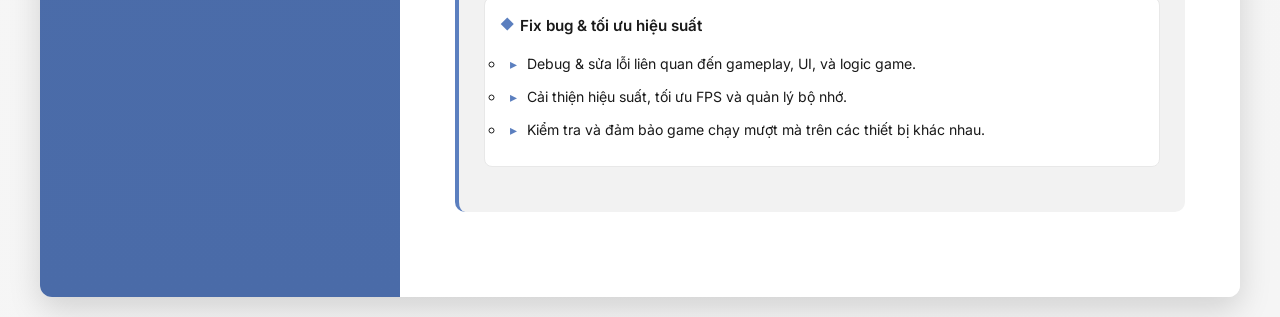
==== commit eda3fddc: "deploy" ====
--- a/index.html
+++ b/index.html
@@ -30,7 +30,7 @@
                     <div class="contact-list">
                         <div class="contact-item">
                             <i class="fas fa-phone"></i>
-                            <span>0975018706</span>
+                            <span>0969627486</span>
                         </div>
                         <div class="contact-item">
                             <i class="fas fa-envelope"></i>
@@ -42,7 +42,7 @@
                         </div>
                         <div class="contact-item">
                             <i class="fas fa-map-marker-alt"></i>
-                            <span>Phố Đại Linh, Trung Văn, Từ Liêm, Hà Nội</span>
+                            <span>Phố Đại Linh, Trung Văn,Nam Từ Liêm, Hà Nội</span>
                         </div>
                     </div>
                 </section>
@@ -78,7 +78,7 @@
                 <!-- Interests -->
                 <section class="cv-section">
                     <h3 class="section-title">SỞ THÍCH</h3>
-                    <p class="hobby-text">Đọc sách, đá bóng, nghiên cứu tài liệu</p>
+                    <p class="hobby-text">Chơi thể thao, nghe nhạc, đọc nghiên cứu tài liệu, chơi game</p>
                 </section>
             </aside>
 
@@ -108,7 +108,7 @@
                                 <h4>UNITY DEVELOPER</h4>
                                 <p class="company">Công ty Horus Productions</p>
                             </div>
-                            <p class="date">6-2023 - 4/2025</p>
+                            <p class="date">6/2023 - 3/2026</p>
                         </div>
 
                         <div class="exp-content">
@@ -169,7 +169,7 @@
                         <div class="exp-header">
                             <div>
                                 <h4>CÔNG NGHỆ THÔNG TIN</h4>
-                                <p class="company">Trường Đại Học Công Nghiệp Hà Nội</p>
+                                <p class="company">Trường Đại Học Giao Thông Vận Tải</p>
                             </div>
                             <p class="date">2019 - 2023</p>
                         </div>
@@ -189,7 +189,7 @@
                             <h4>WORLD WAR: PHÒNG THỦ THẾ CHIẾN</h4>
                             <p class="date">6/2023 - 1/2024</p>
                         </div>
-                        <p class="project-link">https://play.google.com/store/apps/details?id=com.horus.beach.head&hl=vi</p>
+                        <p class="project-link">https://play.google.com/store/apps/details?id=com.horus.beach.head</p>
                         <p><strong>Số lượng người tham gia:</strong> 1</p>
                         <p><strong>Công nghệ sử dụng:</strong> C#</p>
                         <p><strong>Hoạt động:</strong></p>
@@ -229,9 +229,9 @@
                     <div class="project-item">
                         <div class="exp-header">
                             <h4>WAR ZONE: FIGHT FOR HOMELAND</h4>
-                            <p class="date">-</p>
-                        </div>
-                        <p class="project-link">https://play.google.com/store/apps/details?id=com.horus.warzone&hl=vi</p>
+                            <p class="date">6/2023 - 1/2024</p>
+                        </div>
+                        <p class="project-link">https://play.google.com/store/apps/details?id=com.horus.warzone</p>
                         <p><strong>Hoạt động:</strong></p>
                         <ul class="project-tasks">
                             <li><strong>Update & phát triển tính năng mới</strong>
@@ -264,14 +264,52 @@
                             </li>
                         </ul>
                     </div>
+                    <div class="project-item">
+                        <div class="exp-header">
+                            <h4>SKY DEFENSE: WAR DUTY</h4>
+                            <p class="date">6/2023 - 1/2024</p>
+                        </div>
+                        <p class="project-link">https://play.google.com/store/apps/details?id=com.horus.sky.defense&hl=vi</p>
+                        <p><strong>Hoạt Động:</strong></p>
+                        <ul class="project-tasks">
+                            <li><strong>Update & phát triển tính năng mới</strong>
+                                <ul>
+                                    <li>Viết & tối ưu logic gameplay dựa trên cơ chế gốc của Word War & WarZone.</li>
+                                    <li>Thay thế & chỉnh sửa UI để phù hợp với giao diện màn hình dọc.</li>
+                                    <li>Cải thiện animation UI bằng DOTween, đồng bộ dữ liệu UI real-time.</li>
+                                    <li>Code logic Support của game, thêm tính năng mới theo yêu cầu.</li>
+                                </ul>
+                            </li>
+                            <li><strong>Refactor & tối ưu lại code cũ</strong>
+                                <ul>
+                                    <li>Làm sạch codebase, tối ưu performance & quản lý tài nguyên hiệu quả hơn.</li>
+                                    <li>Cải thiện kiến trúc code để dễ mở rộng & bảo trì.</li>
+                                    <li>Loại bỏ code dư thừa, cải thiện khả năng đọc & tái sử dụng code.</li>
+                                </ul>
+                            </li>
+                            <li><strong>Xây dựng hệ thống tương tác giữa súng & vật thể trong map</strong>
+                                <ul>
+                                    <li>Viết & tối ưu logic bắn súng, va chạm giữa đạn và vật thể.</li>
+                                    <li>Xây dựng hệ thống penetration (xuyên vật thể) & hit detection.</li>
+                                    <li>Tối ưu vật lý & phản hồi của vật thể khi bị trúng đạn.</li>
+                                    <li>Cập nhật hiệu ứng vũ khí, âm thanh, animation khi tương tác với môi trường.</li>
+                                </ul>
+                            </li>
+                            <li><strong>Fix bug & sửa lỗi build game</strong>
+                                <ul>
+                                    <li>Debug & tối ưu hiệu suất game (UI, server, gameplay).</li>
+                                </ul>
+                            </li>
+                        </ul>
+                    </div>
 
                     <!-- Project 3 -->
                     <div class="project-item">
                         <div class="exp-header">
                             <h4>CAR MASTER: ĐUA XE & CHIẾN ĐẤU</h4>
-                            <p class="date">-</p>
-                        </div>
-                        <p class="project-link">https://play.google.com/store/apps/details?id=com.horus.car.master&hl=vi</p>
+                            <p class="date">1/2024 - 7/2025</p>
+                        </div>
+                        <p class="project-link">https://play.google.com/store/apps/details?id=com.horus.car.master</p>
                         <p><strong>Hoạt Động:</strong></p>
                         <ul class="project-tasks">
                             <li><strong>Phát triển & tối ưu hệ thống Server & API</strong>
@@ -298,15 +336,84 @@
                                     <li>Nâng cấp & cập nhật tính năng mới dựa trên phản hồi của người chơi.</li>
                                 </ul>
                             </li>
-                            <li><strong>Build & sửa lỗi build game Build game cho</strong>
-                                <ul>
-                                    <li>Android & sửa lỗi build.</li>
-                                    <li>Debug & xử lý lỗi trong quá trình build, tối ưu dung lượng & hiệu suất.</li>
+                            <li><strong>Build & sửa lỗi build game cho Android</strong>
+                                <ul>
+                                    <li>Debug & xử lý lỗi trong quá trình build.</li>
+                                    <li>Tối ưu dung lượng & hiệu suất khi build.</li>
                                 </ul>
                             </li>
                             <li><strong>Học tập:</strong>
                                 <ul>
                                     <li>Đang học tập và xây dựng cơ chế multiplayer cho game play sử dụng Mirror Networking và thư viện LibNet cho Match Making</li>
+                                </ul>
+                            </li>
+                        </ul>
+                    </div>
+
+                    <!-- Project 4 -->
+                    <div class="project-item">
+                        <div class="exp-header">
+                            <h4>ZOMBIE HUNTER: SHOOT OR DEAD</h4>
+                            <p class="date">7/2025 - 12/2025</p>
+                        </div>
+                        <p class="project-link">https://play.google.com/store/apps/details?id=com.horus.zombie.war</p>
+                        <p><strong>Hoạt Động:</strong></p>
+                        <ul class="project-tasks">
+                            <li><strong>Code logic UI & trải nghiệm người chơi</strong>
+                                <ul>
+                                    <li>Phát triển & tối ưu giao diện UI cho gameplay.</li>
+                                    <li>Xây dựng UI động để hiển thị trạng thái game, chỉ báo kỹ năng, HUD.</li>
+                                    <li>Đồng bộ dữ liệu UI với gameplay theo thời gian thực.</li>
+                                </ul>
+                            </li>
+                            <li><strong>Code logic gameplay & AI bot</strong>
+                                <ul>
+                                    <li>Phát triển cơ chế di chuyển, hành vi AI cho zombie.</li>
+                                    <li>Xây dựng hệ thống chiến đấu, va chạm & tương tác giữa nhân vật và bot.</li>
+                                    <li>Xử lý logic spawning và quản lý enemy trên map.</li>
+                                    <li>Tối ưu hành vi AI để giảm tải CPU/GPU.</li>
+                                </ul>
+                            </li>
+                            <li><strong>Tối ưu hiệu năng</strong>
+                                <ul>
+                                    <li>Cải thiện hiệu suất game, tối ưu FPS trên các thiết bị khác nhau.</li>
+                                    <li>Quản lý bộ nhớ hiệu quả, sử dụng Object Pooling cho enemy & projectile.</li>
+                                    <li>Debug & fix bug liên quan đến performance và gameplay.</li>
+                                </ul>
+                            </li>
+                        </ul>
+                    </div>
+
+                    <!-- Project 5 -->
+                    <div class="project-item">
+                        <div class="exp-header">
+                            <h4>WORD SORT: CATEGORY MATCH</h4>
+                            <p class="date">1/2026 - 3/2026</p>
+                        </div>
+                        <p class="project-link">https://play.google.com/store/apps/details?id=com.word.align.logic.challenge</p>
+                        <p><strong>Hoạt Động:</strong></p>
+                        <ul class="project-tasks">
+                            <li><strong>Phát triển & tối ưu tính năng UI mới</strong>
+                                <ul>
+                                    <li>Thiết kế & phát triển giao diện UI mới cho game.</li>
+                                    <li>Xây dựng UI động và responsive cho các màn hình khác nhau.</li>
+                                    <li>Tối ưu hiệu ứng animation UI bằng DOTween.</li>
+                                    <li>Đồng bộ dữ liệu UI với gameplay theo thời gian thực.</li>
+                                </ul>
+                            </li>
+                            <li><strong>Thêm các mechanic & tính năng mới</strong>
+                                <ul>
+                                    <li>Hệ thống Suggestion & Booster Hint</li>
+                                    <li>Super Category Mechanic</li>
+                                    <li>Hidden Category</li>
+                                    <li>Hidden Word</li>
+                                </ul>
+                            </li>
+                            <li><strong>Fix bug & tối ưu hiệu suất</strong>
+                                <ul>
+                                    <li>Debug & sửa lỗi liên quan đến gameplay, UI, và logic game.</li>
+                                    <li>Cải thiện hiệu suất, tối ưu FPS và quản lý bộ nhớ.</li>
+                                    <li>Kiểm tra và đảm bảo game chạy mượt mà trên các thiết bị khác nhau.</li>
                                 </ul>
                             </li>
                         </ul>
@@ -315,18 +422,9 @@
             </main>
         </div>
     </div>
-
-
-    <!-- Print Button -->
-    <button class="print-btn" onclick="window.print()">
-        <i class="fas fa-print"></i>
-    </button>
-
-    <!-- Download PDF Button -->
-    <button class="download-btn" onclick="window.print()">
+    <button class="download-btn" onclick="downloadPDF()">
         <i class="fas fa-download"></i>
     </button>
-
     <script src="script.js"></script>
 </body>
 </html>
--- a/style.css
+++ b/style.css
@@ -1,19 +1,19 @@
 :root {
-    --dark-bg: #2b2d33;
-    --darker-bg: #23252a;
-    --orange-accent: #ff9626;
-    --orange-hover: #ff8000;
-    --orange-light: #ffb366;
+    --dark-bg: #5B7FBF;
+    --darker-bg: #4A6BA8;
+    --orange-accent: #5B7FBF;
+    --orange-hover: #4A6BA8;
+    --orange-light: #7B9FDF;
     --white: #ffffff;
-    --light-gray: #f5f5f5;
-    --lighter-gray: #fafafa;
-    --text-dark: #2d2d2d;
+    --light-gray: #f8f8f8;
+    --lighter-gray: #f2f2f2;
+    --text-dark: #1a1a1a;
     --text-light: #666666;
     --text-lighter: #999999;
-    --border-color: #e0e0e0;
-    --shadow-sm: 0 2px 4px rgba(0,0,0,0.05);
-    --shadow-md: 0 4px 12px rgba(0,0,0,0.1);
-    --shadow-lg: 0 8px 24px rgba(0,0,0,0.15);
+    --border-color: #e8e8e8;
+    --shadow-sm: 0 2px 8px rgba(0,0,0,0.08);
+    --shadow-md: 0 8px 16px rgba(0,0,0,0.12);
+    --shadow-lg: 0 12px 32px rgba(0,0,0,0.15);
 }
 
 * {
@@ -26,7 +26,7 @@
     font-family: 'Inter', -apple-system, BlinkMacSystemFont, 'Segoe UI', 'Roboto', sans-serif;
     line-height: 1.7;
     color: var(--text-dark);
-    background: linear-gradient(135deg, #f5f7fa 0%, #e9ecef 100%);
+    background: linear-gradient(135deg, #fafafa 0%, #f5f5f5 100%);
     padding: 20px;
     -webkit-font-smoothing: antialiased;
     -moz-osx-font-smoothing: grayscale;
@@ -53,7 +53,7 @@
 
 /* Sidebar Styles - Dark Background with Gradient */
 .sidebar {
-    background: linear-gradient(180deg, var(--dark-bg) 0%, var(--darker-bg) 100%);
+    background: linear-gradient(180deg, #5B7FBF 0%, #4A6BA8 100%);
     color: var(--white);
     padding: 45px 35px;
     position: relative;
@@ -66,7 +66,7 @@
     left: 0;
     right: 0;
     height: 4px;
-    background: linear-gradient(90deg, var(--orange-accent) 0%, var(--orange-light) 100%);
+    background: linear-gradient(90deg, #4A6BA8 0%, #7B9FDF 100%);
 }
 
 /* Profile Section */
@@ -92,7 +92,7 @@
 
 .profile-image:hover {
     transform: translateY(-5px);
-    box-shadow: 0 12px 30px rgba(255, 150, 38, 0.3);
+    box-shadow: 0 12px 30px rgba(255, 140, 0, 0.25);
 }
 
 .profile-image::after {
@@ -134,11 +134,11 @@
 .job-title {
     font-size: 1em;
     font-weight: 600;
-    color: var(--orange-accent);
+    color: #5B7FBF;
     letter-spacing: 3px;
     text-transform: uppercase;
     padding: 8px 20px;
-    background: rgba(255, 150, 38, 0.1);
+    background: rgba(91, 127, 191, 0.1);
     border-radius: 20px;
     display: inline-block;
 }
@@ -206,7 +206,7 @@
 }
 
 .contact-item i {
-    color: var(--orange-accent);
+    color: #ffffff;
     width: 22px;
     flex-shrink: 0;
     margin-top: 2px;
@@ -255,7 +255,7 @@
     content: '▸';
     position: absolute;
     left: 0;
-    color: var(--orange-accent);
+    color: #ffffff;
     font-weight: bold;
     font-size: 1em;
     top: 0;
@@ -269,7 +269,7 @@
     padding: 12px;
     background: rgba(255, 255, 255, 0.05);
     border-radius: 6px;
-    border-left: 3px solid var(--orange-accent);
+    border-left: 3px solid #ffffff;
 }
 
 
@@ -315,7 +315,7 @@
     left: 0;
     width: 80px;
     height: 4px;
-    background: linear-gradient(90deg, var(--orange-accent), var(--orange-light));
+    background: linear-gradient(90deg, #5B7FBF, #93C5FD);
     border-radius: 2px;
 }
 
@@ -336,8 +336,7 @@
     color: var(--text-dark);
     margin-bottom: 15px;
     text-align: justify;
-    padding-left: 15px;
-    border-left: 3px solid var(--orange-accent);
+    border-left: 3px solid #5B7FBF;
     background: var(--lighter-gray);
     padding: 15px 15px 15px 20px;
     border-radius: 6px;
@@ -358,7 +357,7 @@
     padding: 25px;
     background: var(--lighter-gray);
     border-radius: 10px;
-    border-left: 4px solid var(--orange-accent);
+    border-left: 4px solid #5B7FBF;
     transition: all 0.3s ease;
     position: relative;
 }
@@ -398,7 +397,7 @@
 .date {
     font-size: 0.88em;
     color: var(--white);
-    background: var(--orange-accent);
+    background: #5B7FBF;
     padding: 6px 16px;
     border-radius: 20px;
     white-space: nowrap;
@@ -432,7 +431,7 @@
     position: absolute;
     left: 0;
     top: 0;
-    color: var(--orange-accent);
+    color: #5B7FBF;
     font-size: 1em;
 }
 
@@ -453,7 +452,7 @@
 }
 
 .exp-content ul li:hover {
-    color: var(--orange-accent);
+    color: #5B7FBF;
     transform: translateX(5px);
 }
 
@@ -462,7 +461,7 @@
     position: absolute;
     left: 5px;
     top: 0;
-    color: var(--orange-accent);
+    color: #5B7FBF;
     font-weight: bold;
     font-size: 1em;
 }
@@ -488,7 +487,7 @@
     position: absolute;
     left: 5px;
     top: 0;
-    color: var(--orange-accent);
+    color: #5B7FBF;
     font-weight: bold;
     font-size: 1em;
 }
@@ -502,7 +501,7 @@
     margin-bottom: 15px;
     text-decoration: none;
     padding: 8px 15px;
-    background: rgba(255, 150, 38, 0.1);
+    background: rgba(91, 127, 191, 0.08);
     border-radius: 6px;
     transition: all 0.3s ease;
     border: 1px solid transparent;
@@ -581,7 +580,6 @@
 .download-btn {
     position: fixed;
     bottom: 30px;
-    background: var(--orange-accent);
     color: var(--white);
     border: none;
     width: 56px;
@@ -589,32 +587,105 @@
     border-radius: 50%;
     font-size: 1.2em;
     cursor: pointer;
-    box-shadow: 0 4px 20px rgba(255, 150, 38, 0.4);
     display: flex;
     align-items: center;
     justify-content: center;
     transition: all 0.3s cubic-bezier(0.4, 0, 0.2, 1);
     z-index: 1000;
+    animation: pulseButton 2s ease-in-out infinite;
+}
+
+@keyframes pulseButton {
+    0%, 100% {
+        box-shadow: 0 4px 20px rgba(91, 127, 191, 0.35);
+    }
+    50% {
+        box-shadow: 0 4px 30px rgba(91, 127, 191, 0.6);
+    }
+}
+
+.print-btn:hover,
+.download-btn:hover {
+    animation: none;
 }
 
 .print-btn {
     right: 30px;
+    background: linear-gradient(135deg, #5B7FBF 0%, #4A6BA8 100%);
+    box-shadow: 0 4px 20px rgba(91, 127, 191, 0.35);
+    position: relative;
+    overflow: hidden;
+}
+
+.print-btn::before {
+    content: '';
+    position: absolute;
+    top: 50%;
+    left: 50%;
+    width: 0;
+    height: 0;
+    border-radius: 50%;
+    background: rgba(255, 255, 255, 0.3);
+    transform: translate(-50%, -50%);
+    transition: width 0.6s, height 0.6s;
+}
+
+.print-btn:hover::before {
+    width: 300px;
+    height: 300px;
+}
+
+.print-btn::after {
+    content: 'In CV';
+    position: absolute;
+    bottom: 70px;
+    right: 0;
+    background: #2c3e50;
+    color: white;
+    padding: 8px 16px;
+    border-radius: 6px;
+    font-size: 0.85em;
+    font-weight: 600;
+    white-space: nowrap;
+    opacity: 0;
+    pointer-events: none;
+    transition: opacity 0.3s, transform 0.3s;
+    transform: translateY(10px);
+    box-shadow: 0 4px 12px rgba(0, 0, 0, 0.15);
+}
+
+.print-btn:hover::after {
+    opacity: 1;
+    transform: translateY(0);
+}
+
+.print-btn i,
+.download-btn i {
+    position: relative;
+    z-index: 1;
 }
 
 .download-btn {
     right: 100px;
-    background: var(--dark-bg);
-    box-shadow: 0 4px 20px rgba(43, 45, 51, 0.4);
-}
+    background: linear-gradient(135deg, #5B7FBF 0%, #4A6BA8 100%);
+    box-shadow: 0 4px 20px rgba(91, 127, 191, 0.4);
+    position: fixed;
+    overflow: hidden;
+}
+
 
 .print-btn:hover,
 .download-btn:hover {
     transform: translateY(-5px) scale(1.05);
-    box-shadow: 0 8px 30px rgba(255, 150, 38, 0.6);
+}
+
+.print-btn:hover {
+    box-shadow: 0 8px 30px rgba(91, 127, 191, 0.5);
+    background: linear-gradient(135deg, #6B8FCF 0%, #5A7BB8 100%);
 }
 
 .download-btn:hover {
-    box-shadow: 0 8px 30px rgba(43, 45, 51, 0.6);
+    box-shadow: 0 8px 30px rgba(91, 127, 191, 0.6);
 }
 
 .print-btn:active,
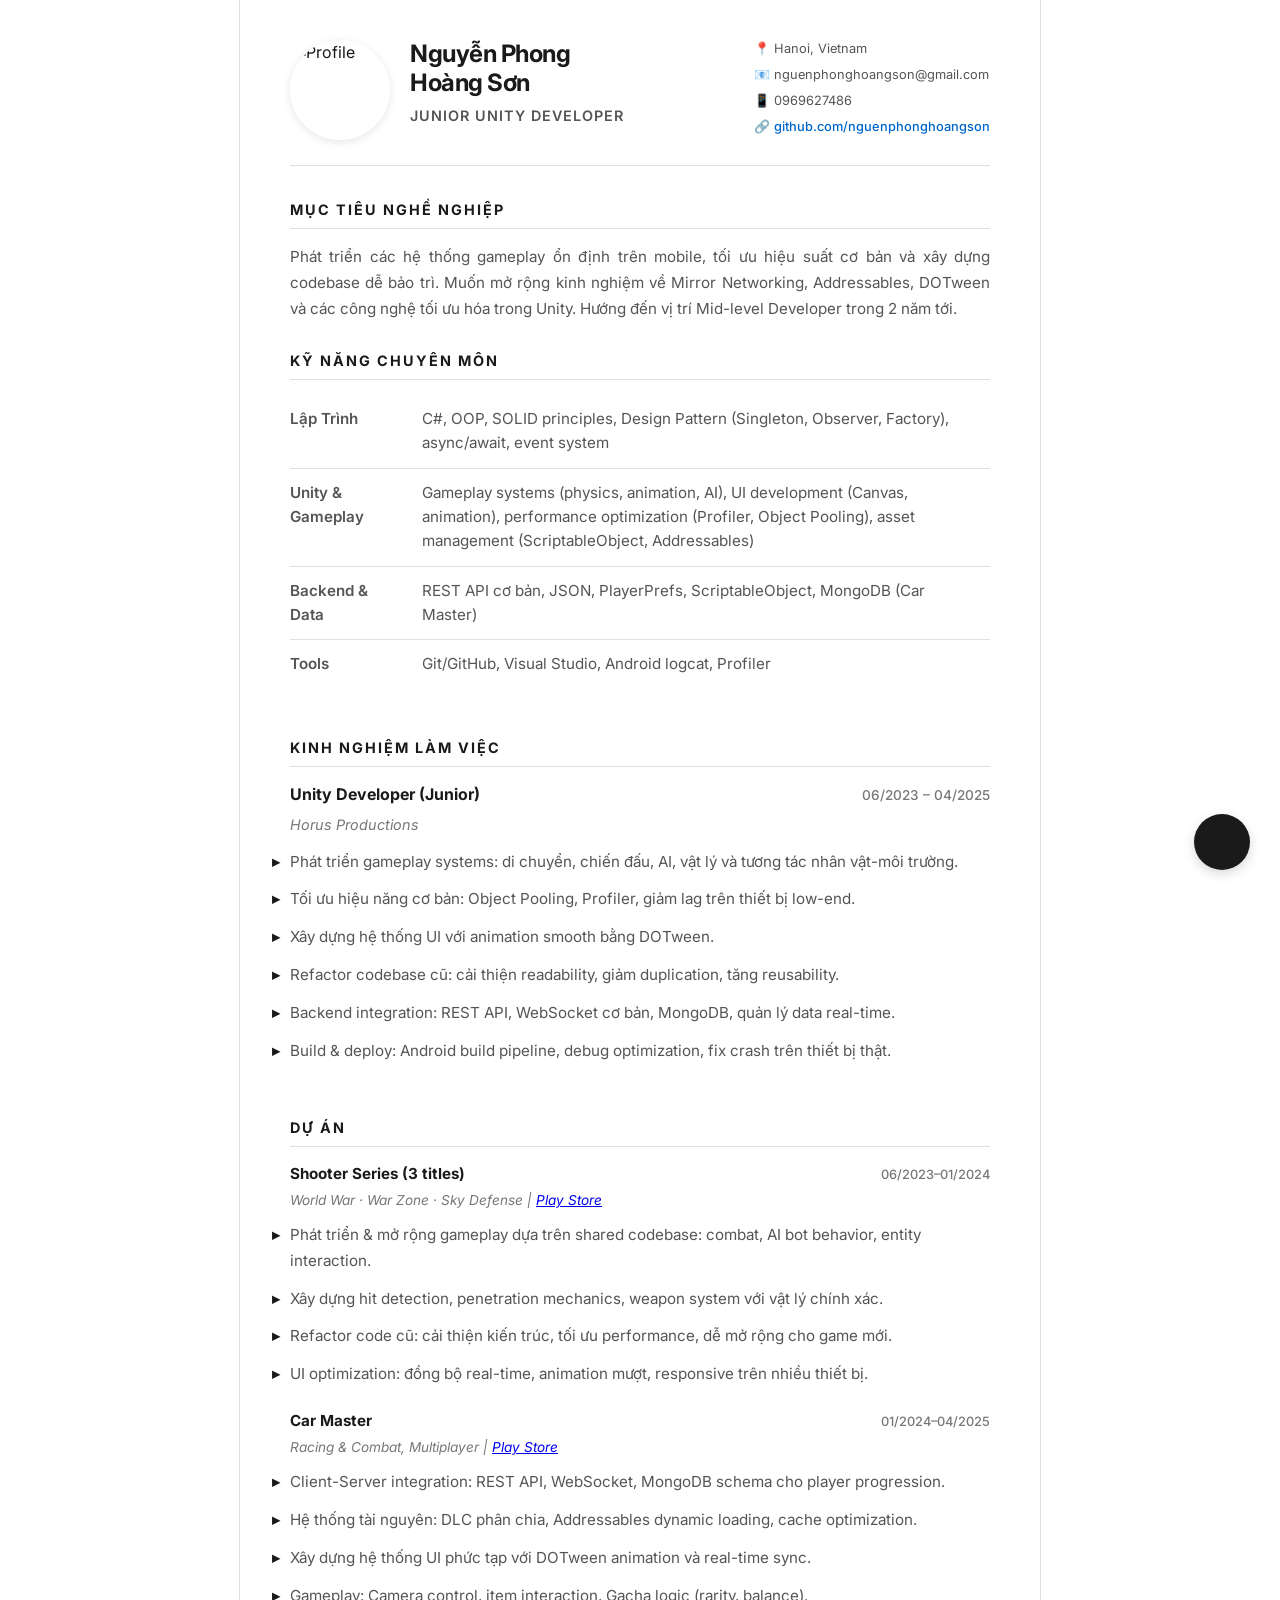
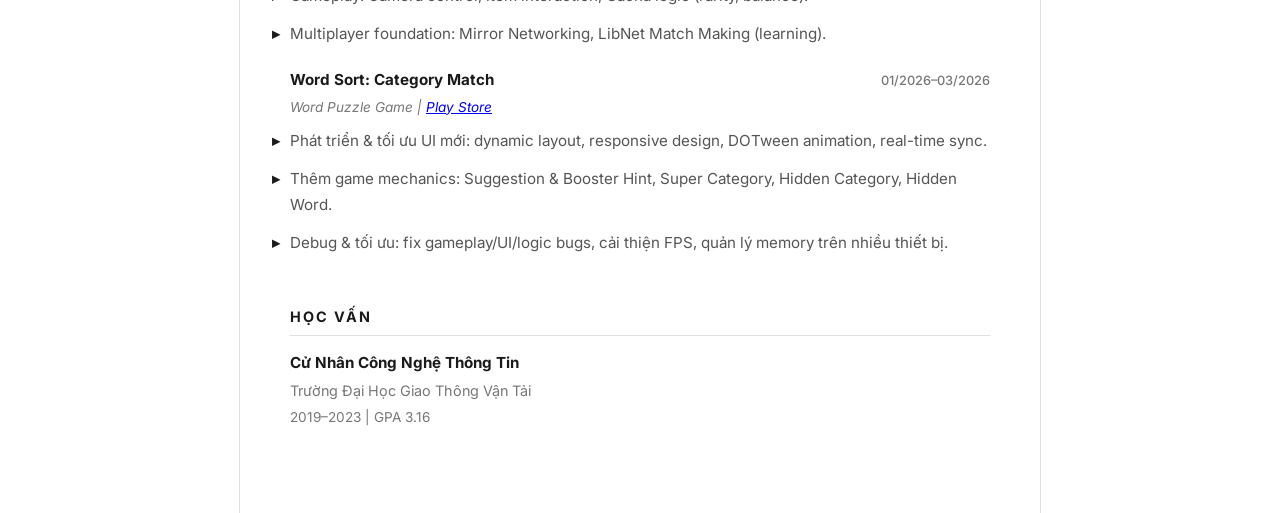
==== commit 7cd5fa76: "deploy" ====
--- a/index.html
+++ b/index.html
@@ -8,420 +8,148 @@
     <link rel="preconnect" href="https://fonts.gstatic.com" crossorigin>
     <link href="https://fonts.googleapis.com/css2?family=Inter:wght@300;400;500;600;700;800&display=swap" rel="stylesheet">
     <link rel="stylesheet" href="style.css">
-    <link rel="stylesheet" href="https://cdnjs.cloudflare.com/ajax/libs/font-awesome/6.0.0/css/all.min.css">
 </head>
 <body>
     <div class="container">
         <div class="cv-body">
-            <!-- Left Column - Dark Sidebar -->
-            <aside class="sidebar">
-                <!-- Profile Image -->
-                <div class="profile-section">
-                    <div class="profile-image">
-                        <img src="https://via.placeholder.com/200" alt="Profile Picture">
-                    </div>
-                    <h1 class="name">Nguyễn Phong<br>Hoàng Sơn</h1>
-                    <h2 class="job-title">LẬP TRÌNH VIÊN</h2>
-                </div>
-
-                <!-- Contact Info -->
-                <section class="cv-section">
-                    <h3 class="section-title">THÔNG TIN CÁ NHÂN</h3>
-                    <div class="contact-list">
-                        <div class="contact-item">
-                            <i class="fas fa-phone"></i>
-                            <span>0969627486</span>
-                        </div>
-                        <div class="contact-item">
-                            <i class="fas fa-envelope"></i>
-                            <span>nguenphonghoangson@gmail.com</span>
-                        </div>
-                        <div class="contact-item">
-                            <i class="fab fa-github"></i>
-                            <span>https://github.com/nguenphonghoangson</span>
-                        </div>
-                        <div class="contact-item">
-                            <i class="fas fa-map-marker-alt"></i>
-                            <span>Phố Đại Linh, Trung Văn,Nam Từ Liêm, Hà Nội</span>
+            <!-- Header -->
+            <header class="cv-header">
+                <div class="header-left">
+                    <div class="profile-box">
+                        <img src="https://via.placeholder.com/100" alt="Profile" class="profile-pic">
+                        <div class="profile-info">
+                            <h1 class="header-name">Nguyễn Phong<br>Hoàng Sơn</h1>
+                            <p class="header-title">Junior Unity Developer</p>
                         </div>
                     </div>
+                </div>
+                <div class="header-right">
+                    <div class="contact-group">
+                        <p class="contact-line">📍 Hanoi, Vietnam</p>
+                        <p class="contact-line">📧 nguenphonghoangson@gmail.com</p>
+                        <p class="contact-line">📱 0969627486</p>
+                        <p class="contact-line">🔗 <a href="https://github.com/nguenphonghoangson">github.com/nguenphonghoangson</a></p>
+                    </div>
+                </div>
+            </header>
+
+            <!-- Main Content -->
+            <main class="main-content">
+                
+                <!-- Career Objective -->
+                <section class="cv-section">
+                    <h2 class="section-title">MỤC TIÊU NGHỀ NGHIỆP</h2>
+                    <p>Phát triển các hệ thống gameplay ổn định trên mobile, tối ưu hiệu suất cơ bản và xây dựng codebase dễ bảo trì. Muốn mở rộng kinh nghiệm về Mirror Networking, Addressables, DOTween và các công nghệ tối ưu hóa trong Unity. Hướng đến vị trí Mid-level Developer trong 2 năm tới.</p>
                 </section>
 
-                <!-- Skills -->
+                <!-- Technical Skills -->
                 <section class="cv-section">
-                    <h3 class="section-title">CÁC KỸ NĂNG</h3>
+                    <h2 class="section-title">KỸ NĂNG CHUYÊN MÔN</h2>
                     
-                    <div class="skill-category">
-                        <h4>KỸ NĂNG CHUYÊN MÔN</h4>
-                        <ul class="skill-list">
-                            <li>Có kiến thức vững về lập trình C# (.NET, OOP, async/await, LINQ)</li>
-                            <li>Có kiến thức vững về Unity Engine (GameObject, Prefab, Physics, Animation, UI)</li>
-                            <li>Có kiến thức vững về Gameplay & AI cơ bản (Di chuyển, chiến đấu, hành vi AI đơn giản)</li>
-                            <li>Có kiến thức vững về Dữ liệu & Lưu trữ (PlayerPrefs, JSON, ScriptableObject)</li>
-                            <li>Có kiến thức vững về tối ưu hóa & Debugging (Profiler, Object Pooling...)</li>
-                            <li>Quản lý mã nguồn (Git, GitHub, GitLab)</li>
-                            <li>Phân tích & thiết kế hệ thống game</li>
-                        </ul>
-                    </div>
-
-                    <div class="skill-category">
-                        <h4>KỸ NĂNG MỀM</h4>
-                        <ul class="skill-list">
-                            <li>Kỹ năng giải quyết vấn đề</li>
-                            <li>Kỹ năng tự tìm tòi, tự học</li>
-                            <li>Kỹ năng giao tiếp</li>
-                            <li>Kỹ năng làm việc nhóm</li>
-                        </ul>
-                    </div>
-                </section>
-
-                <!-- Interests -->
-                <section class="cv-section">
-                    <h3 class="section-title">SỞ THÍCH</h3>
-                    <p class="hobby-text">Chơi thể thao, nghe nhạc, đọc nghiên cứu tài liệu, chơi game</p>
-                </section>
-            </aside>
-
-            <!-- Right Column - Main Content -->
-            <main class="main-content">
-                <!-- Career Objective -->
-                <section class="cv-section">
-                    <h3 class="section-title-main">MỤC TIÊU NGHỀ NGHIỆP</h3>
-                    <p class="objective-text">
-                        Mong muốn góp phần phát triển những tựa game chất lượng cao, mang lại trải nghiệm tốt nhất cho người chơi. Với niềm đam mê lập trình và tối ưu game, luôn nỗ lực học hỏi, nâng cao kỹ năng để hoàn thiện bản thân và đóng góp tích cực vào các dự án.
-                    </p>
-                    <p class="objective-text">
-                        Trong ngắn hạn, tập trung vào việc tối ưu hóa gameplay, cải thiện hiệu suất và phát triển UI/UX trực quan dễ sử dụng. Đồng thời, tôi mong muốn làm quen với những kiến thức về Mirror Networking, Addressables, DOTween, DOT & ECS và các công nghệ mới trong Unity nhằm nâng cao chất lượng game.
-                    </p>
-                    <p class="objective-text">
-                        Về lâu dài, tôi hướng đến vị trí Senior Unity Developer, có khả năng thiết kế hệ thống game toàn diện, tối ưu hiệu suất và dẫn dắt team trong các dự án lớn. Mình mong muốn được làm việc trong một môi trường chuyên nghiệp, nơi có thể học hỏi, trao đổi kinh nghiệm và cùng đồng đội tạo ra những sản phẩm game thành công.
-                    </p>
+                    <table class="skills-table">
+                        <tr>
+                            <td class="skill-label">Lập Trình</td>
+                            <td>C#, OOP, SOLID principles, Design Pattern (Singleton, Observer, Factory), async/await, event system</td>
+                        </tr>
+                        <tr>
+                            <td class="skill-label">Unity & Gameplay</td>
+                            <td>Gameplay systems (physics, animation, AI), UI development (Canvas, animation), performance optimization (Profiler, Object Pooling), asset management (ScriptableObject, Addressables)</td>
+                        </tr>
+                        <tr>
+                            <td class="skill-label">Backend & Data</td>
+                            <td>REST API cơ bản, JSON, PlayerPrefs, ScriptableObject, MongoDB (Car Master)</td>
+                        </tr>
+                        <tr>
+                            <td class="skill-label">Tools</td>
+                            <td>Git/GitHub, Visual Studio, Android logcat, Profiler</td>
+                        </tr>
+                    </table>
                 </section>
 
                 <!-- Experience -->
                 <section class="cv-section">
-                    <h3 class="section-title-main">KINH NGHIỆM LÀM VIỆC</h3>
+                    <h2 class="section-title">KINH NGHIỆM LÀM VIỆC</h2>
                     
                     <div class="experience-item">
                         <div class="exp-header">
-                            <div>
-                                <h4>UNITY DEVELOPER</h4>
-                                <p class="company">Công ty Horus Productions</p>
-                            </div>
-                            <p class="date">6/2023 - 3/2026</p>
+                            <h3>Unity Developer (Junior)</h3>
+                            <span class="date">06/2023 – 04/2025</span>
                         </div>
-
-                        <div class="exp-content">
-                            <p><strong>Phát triển & tối ưu gameplay:</strong></p>
-                            <ul>
-                                <li>Xây dựng cơ chế gameplay: di chuyển, chiến đấu, AI, vật lý.</li>
-                                <li>Xử lý tương tác giữa nhân vật, vật phẩm, môi trường.</li>
-                                <li>Cải thiện hiệu suất game: tối ưu bộ nhớ, giảm lag.</li>
-                            </ul>
-
-                            <p><strong>Lập trình & quản lý mã nguồn:</strong></p>
-                            <ul>
-                                <li>Viết code C# theo mô hình lập trình hướng đối tượng (OOP).</li>
-                                <li>Làm việc với hệ thống sự kiện, lập trình bất đồng bộ.</li>
-                                <li>Quản lý mã nguồn bằng Git (GitHub, GitLab).</li>
-                            </ul>
-
-                            <p><strong>Xây dựng & mở rộng hệ thống game:</strong></p>
-                            <ul>
-                                <li>Thiết kế và phát triển hệ thống nhiệm vụ, vật phẩm, kỹ năng.</li>
-                                <li>Quản lý dữ liệu game bằng JSON, ScriptableObject, PlayerPrefs.</li>
-                                <li>Tích hợp cơ sở dữ liệu, lưu trữ dữ liệu người chơi.</li>
-                            </ul>
-
-                            <p><strong>Xử lý đồ họa & hiệu ứng:</strong></p>
-                            <ul>
-                                <li>Tích hợp Animation, Animator Controller.</li>
-                                <li>Xử lý UI/UX trong game.</li>
-                            </ul>
-
-                            <p><strong>Kiểm tra, sửa lỗi & tối ưu hiệu suất:</strong></p>
-                            <ul>
-                                <li>Debug, fix bug và đảm bảo game chạy mượt mà.</li>
-                                <li>Cải thiện hiệu suất, tối ưu FPS bằng Profiler.</li>
-                                <li>Quản lý Asset hiệu quả (Addressables, Object Pooling).</li>
-                            </ul>
-
-                            <p><strong>Phát triển & cập nhật tính năng mới:</strong></p>
-                            <ul>
-                                <li>Phân tích yêu cầu, thiết kế và triển khai tính năng mới.</li>
-                                <li>Cải thiện, mở rộng hệ thống gameplay theo phản hồi của người chơi.</li>
-                                <li>Cập nhật, bảo trì game sau khi phát hành.</li>
-                            </ul>
-
-                            <p><strong>Làm việc nhóm & triển khai sản phẩm:</strong></p>
-                            <ul>
-                                <li>Phối hợp với Game Designer, Artist, QA để hoàn thiện sản phẩm.</li>
-                                <li>Đóng góp, build game trên nhiều nền tảng (PC, Mobile, Console).</li>
-                            </ul>
-                        </div>
-                    </div>
-                </section>
-
-                <!-- Education -->
-                <section class="cv-section">
-                    <h3 class="section-title-main">HỌC VẤN</h3>
-                    <div class="education-item">
-                        <div class="exp-header">
-                            <div>
-                                <h4>CÔNG NGHỆ THÔNG TIN</h4>
-                                <p class="company">Trường Đại Học Giao Thông Vận Tải</p>
-                            </div>
-                            <p class="date">2019 - 2023</p>
-                        </div>
-                        <ul class="education-details">
-                            <li>Tốt nghiệp loại Khá (GPA 3.16)</li>
+                        <p class="company">Horus Productions</p>
+                        <ul class="impact-list">
+                            <li>Phát triển gameplay systems: di chuyển, chiến đấu, AI, vật lý và tương tác nhân vật-môi trường.</li>
+                            <li>Tối ưu hiệu năng cơ bản: Object Pooling, Profiler, giảm lag trên thiết bị low-end.</li>
+                            <li>Xây dựng hệ thống UI với animation smooth bằng DOTween.</li>
+                            <li>Refactor codebase cũ: cải thiện readability, giảm duplication, tăng reusability.</li>
+                            <li>Backend integration: REST API, WebSocket cơ bản, MongoDB, quản lý data real-time.</li>
+                            <li>Build & deploy: Android build pipeline, debug optimization, fix crash trên thiết bị thật.</li>
                         </ul>
                     </div>
                 </section>
 
                 <!-- Projects -->
                 <section class="cv-section">
-                    <h3 class="section-title-main">DỰ ÁN</h3>
-                    
-                    <!-- Project 1 -->
+                    <h2 class="section-title">DỰ ÁN</h2>
+
+                    <!-- Shooter Series -->
                     <div class="project-item">
-                        <div class="exp-header">
-                            <h4>WORLD WAR: PHÒNG THỦ THẾ CHIẾN</h4>
-                            <p class="date">6/2023 - 1/2024</p>
+                        <div class="proj-header">
+                            <h3>Shooter Series (3 titles)</h3>
+                            <span class="date">06/2023–01/2024</span>
                         </div>
-                        <p class="project-link">https://play.google.com/store/apps/details?id=com.horus.beach.head</p>
-                        <p><strong>Số lượng người tham gia:</strong> 1</p>
-                        <p><strong>Công nghệ sử dụng:</strong> C#</p>
-                        <p><strong>Hoạt động:</strong></p>
-                        <ul class="project-tasks">
-                            <li><strong>Phát triển & mở rộng logic gameplay</strong>
-                                <ul>
-                                    <li>Xây dựng, mở rộng hệ thống gameplay dựa trên code base có sẵn.</li>
-                                    <li>Phát triển cơ chế chiến đấu, di chuyển, AI hành vi cho bot.</li>
-                                    <li>Xử lý tương tác giữa nhân vật, môi trường và các hệ thống trong game.</li>
-                                </ul>
-                            </li>
-                            <li><strong>Sửa lỗi & tối ưu hóa game</strong>
-                                <ul>
-                                    <li>Debug, fix bug liên quan đến AI bot và UI/UX trong game.</li>
-                                    <li>Cải thiện hiệu suất AI để giảm tải CPU/GPU.</li>
-                                    <li>Sửa lỗi giao diện (UI) để đảm bảo trải nghiệm mượt mà trên nhiều thiết bị.</li>
-                                </ul>
-                            </li>
-                            <li><strong>Xử lý giao diện & trải nghiệm người chơi</strong>
-                                <ul>
-                                    <li>Đồng bộ dữ liệu UI với gameplay theo thời gian thực.</li>
-                                    <li>Xây dựng UI động (hiển thị trạng thái bot, chỉ báo kỹ năng, HUD).</li>
-                                    <li>Tích hợp animation UI mượt mà bằng DOTween, LearnTween.</li>
-                                </ul>
-                            </li>
-                            <li><strong>Hợp tác & triển khai</strong>
-                                <ul>
-                                    <li>Làm việc với Game Designer để tinh chỉnh hành vi bot.</li>
-                                    <li>Sử dụng Git để quản lý mã nguồn & theo dõi thay đổi.</li>
-                                    <li>Kiểm thử, tối ưu & triển khai bản cập nhật game.</li>
-                                </ul>
-                            </li>
+                        <p class="proj-meta">World War · War Zone · Sky Defense | <a href="https://play.google.com/store/apps/details?id=com.horus.beach.head" target="_blank">Play Store</a></p>
+                        <ul class="impact-list">
+                            <li>Phát triển & mở rộng gameplay dựa trên shared codebase: combat, AI bot behavior, entity interaction.</li>
+                            <li>Xây dựng hit detection, penetration mechanics, weapon system với vật lý chính xác.</li>
+                            <li>Refactor code cũ: cải thiện kiến trúc, tối ưu performance, dễ mở rộng cho game mới.</li>
+                            <li>UI optimization: đồng bộ real-time, animation mượt, responsive trên nhiều thiết bị.</li>
                         </ul>
                     </div>
 
-                    <!-- Project 2 -->
+                    <!-- Car Master -->
                     <div class="project-item">
-                        <div class="exp-header">
-                            <h4>WAR ZONE: FIGHT FOR HOMELAND</h4>
-                            <p class="date">6/2023 - 1/2024</p>
+                        <div class="proj-header">
+                            <h3>Car Master</h3>
+                            <span class="date">01/2024–04/2025</span>
                         </div>
-                        <p class="project-link">https://play.google.com/store/apps/details?id=com.horus.warzone</p>
-                        <p><strong>Hoạt động:</strong></p>
-                        <ul class="project-tasks">
-                            <li><strong>Update & phát triển tính năng mới</strong>
-                                <ul>
-                                    <li>Viết & tối ưu logic gameplay dựa trên cơ chế gốc của Word War & WarZone.</li>
-                                    <li>Thay thế & chỉnh sửa UI để phù hợp với giao diện màn hình đọc.</li>
-                                    <li>Cải thiên animation UI bằng DOTween, đồng bộ dữ liệu UI real-time</li>
-                                    <li>Code logic Support của game, thêm tính năng mới theo yêu cầu.</li>
-                                </ul>
-                            </li>
-                            <li><strong>Refactor & tối ưu lại code cũ</strong>
-                                <ul>
-                                    <li>Làm sạch codebase, tối ưu performance & quản lý tài nguyên hiệu quả hơn.</li>
-                                    <li>Cải thiện kiến trúc code để dễ mở rộng & bảo trì.</li>
-                                    <li>Loại bỏ code dư thừa, cải thiện khả năng đọc & tái sử dụng code.</li>
-                                </ul>
-                            </li>
-                            <li><strong>Xây dựng hệ thống tương tác giữa súng & vật thể trong map</strong>
-                                <ul>
-                                    <li>Viết & tối ưu logic bắn súng, va chạm giữa đạn và vật thể.</li>
-                                    <li>Xây dựng hệ thống penetration (xuyên vật thể) & hit detection.</li>
-                                    <li>Tối ưu vật lý & phản hồi của vật thể khi bị trúng đạn.</li>
-                                    <li>Cập nhật hiệu ứng vụ khí, âm thanh, animation khi tương tác với môi trường.</li>
-                                </ul>
-                            </li>
-                            <li><strong>Fix bug & sửa lỗi build game</strong>
-                                <ul>
-                                    <li>Debug & tối ưu hiệu suất game (UI, server, gameplay).</li>
-                                </ul>
-                            </li>
+                        <p class="proj-meta">Racing & Combat, Multiplayer | <a href="https://play.google.com/store/apps/details?id=com.horus.car.master" target="_blank">Play Store</a></p>
+                        <ul class="impact-list">
+                            <li>Client-Server integration: REST API, WebSocket, MongoDB schema cho player progression.</li>
+                            <li>Hệ thống tài nguyên: DLC phân chia, Addressables dynamic loading, cache optimization.</li>
+                            <li>Xây dựng hệ thống UI phức tạp với DOTween animation và real-time sync.</li>
+                            <li>Gameplay: Camera control, item interaction, Gacha logic (rarity, balance).</li>
+                            <li>Multiplayer foundation: Mirror Networking, LibNet Match Making (learning).</li>
                         </ul>
                     </div>
+                    <!-- Word Sort: Category Match -->
                     <div class="project-item">
-                        <div class="exp-header">
-                            <h4>SKY DEFENSE: WAR DUTY</h4>
-                            <p class="date">6/2023 - 1/2024</p>
+                        <div class="proj-header">
+                            <h3>Word Sort: Category Match</h3>
+                            <span class="date">01/2026–03/2026</span>
                         </div>
-                        <p class="project-link">https://play.google.com/store/apps/details?id=com.horus.sky.defense&hl=vi</p>
-                        <p><strong>Hoạt Động:</strong></p>
-                        <ul class="project-tasks">
-                            <li><strong>Update & phát triển tính năng mới</strong>
-                                <ul>
-                                    <li>Viết & tối ưu logic gameplay dựa trên cơ chế gốc của Word War & WarZone.</li>
-                                    <li>Thay thế & chỉnh sửa UI để phù hợp với giao diện màn hình dọc.</li>
-                                    <li>Cải thiện animation UI bằng DOTween, đồng bộ dữ liệu UI real-time.</li>
-                                    <li>Code logic Support của game, thêm tính năng mới theo yêu cầu.</li>
-                                </ul>
-                            </li>
-                            <li><strong>Refactor & tối ưu lại code cũ</strong>
-                                <ul>
-                                    <li>Làm sạch codebase, tối ưu performance & quản lý tài nguyên hiệu quả hơn.</li>
-                                    <li>Cải thiện kiến trúc code để dễ mở rộng & bảo trì.</li>
-                                    <li>Loại bỏ code dư thừa, cải thiện khả năng đọc & tái sử dụng code.</li>
-                                </ul>
-                            </li>
-                            <li><strong>Xây dựng hệ thống tương tác giữa súng & vật thể trong map</strong>
-                                <ul>
-                                    <li>Viết & tối ưu logic bắn súng, va chạm giữa đạn và vật thể.</li>
-                                    <li>Xây dựng hệ thống penetration (xuyên vật thể) & hit detection.</li>
-                                    <li>Tối ưu vật lý & phản hồi của vật thể khi bị trúng đạn.</li>
-                                    <li>Cập nhật hiệu ứng vũ khí, âm thanh, animation khi tương tác với môi trường.</li>
-                                </ul>
-                            </li>
-                            <li><strong>Fix bug & sửa lỗi build game</strong>
-                                <ul>
-                                    <li>Debug & tối ưu hiệu suất game (UI, server, gameplay).</li>
-                                </ul>
-                            </li>
-                        </ul>
-                    </div>
-
-                    <!-- Project 3 -->
-                    <div class="project-item">
-                        <div class="exp-header">
-                            <h4>CAR MASTER: ĐUA XE & CHIẾN ĐẤU</h4>
-                            <p class="date">1/2024 - 7/2025</p>
-                        </div>
-                        <p class="project-link">https://play.google.com/store/apps/details?id=com.horus.car.master</p>
-                        <p><strong>Hoạt Động:</strong></p>
-                        <ul class="project-tasks">
-                            <li><strong>Phát triển & tối ưu hệ thống Server & API</strong>
-                                <ul>
-                                    <li>Viết API (RESTful, WebSocket) để giao tiếp giữa client và server.</li>
-                                    <li>Thiết kế & tối ưu cơ sở dữ liệu MongoDB để lưu trữ dữ liệu game.</li>
-                                    <li>Xây dựng hệ thống xác thực người chơi, lưu tiến trình game trên server.</li>
-                                    <li>Quản lý và đồng bộ dữ liệu real-time giữa client-server.</li>
-                                </ul>
-                            </li>
-                            <li><strong>Xây dựng & tối ưu hệ thống tải tài nguyên (DLC, Addressables)</strong>
-                                <ul>
-                                    <li>Phân chia tài nguyên game thành DLC để tối ưu dung lượng.</li>
-                                    <li>Code logic tải tài nguyên động bằng Addressables.</li>
-                                    <li>Tối ưu cache & quản lý bộ nhớ khi tải asset.</li>
-                                </ul>
-                            </li>
-                            <li><strong>Phát triển hệ thống UI & trải nghiệm người chơi</strong>
-                                <ul>
-                                    <li>Phát triển & tối ưu UI cho:</li>
-                                    <li>• Friend UI (Danh sách bạn bè, lời mời kết bạn, trạng thái online).</li>
-                                    <li>• Download Manager UI (Quản lý tải tài nguyên, hiển thị tiến trình).</li>
-                                    <li>Sửa lỗi liên quan đến server, API, UI, gameplay.</li>
-                                    <li>Nâng cấp & cập nhật tính năng mới dựa trên phản hồi của người chơi.</li>
-                                </ul>
-                            </li>
-                            <li><strong>Build & sửa lỗi build game cho Android</strong>
-                                <ul>
-                                    <li>Debug & xử lý lỗi trong quá trình build.</li>
-                                    <li>Tối ưu dung lượng & hiệu suất khi build.</li>
-                                </ul>
-                            </li>
-                            <li><strong>Học tập:</strong>
-                                <ul>
-                                    <li>Đang học tập và xây dựng cơ chế multiplayer cho game play sử dụng Mirror Networking và thư viện LibNet cho Match Making</li>
-                                </ul>
-                            </li>
-                        </ul>
-                    </div>
-
-                    <!-- Project 4 -->
-                    <div class="project-item">
-                        <div class="exp-header">
-                            <h4>ZOMBIE HUNTER: SHOOT OR DEAD</h4>
-                            <p class="date">7/2025 - 12/2025</p>
-                        </div>
-                        <p class="project-link">https://play.google.com/store/apps/details?id=com.horus.zombie.war</p>
-                        <p><strong>Hoạt Động:</strong></p>
-                        <ul class="project-tasks">
-                            <li><strong>Code logic UI & trải nghiệm người chơi</strong>
-                                <ul>
-                                    <li>Phát triển & tối ưu giao diện UI cho gameplay.</li>
-                                    <li>Xây dựng UI động để hiển thị trạng thái game, chỉ báo kỹ năng, HUD.</li>
-                                    <li>Đồng bộ dữ liệu UI với gameplay theo thời gian thực.</li>
-                                </ul>
-                            </li>
-                            <li><strong>Code logic gameplay & AI bot</strong>
-                                <ul>
-                                    <li>Phát triển cơ chế di chuyển, hành vi AI cho zombie.</li>
-                                    <li>Xây dựng hệ thống chiến đấu, va chạm & tương tác giữa nhân vật và bot.</li>
-                                    <li>Xử lý logic spawning và quản lý enemy trên map.</li>
-                                    <li>Tối ưu hành vi AI để giảm tải CPU/GPU.</li>
-                                </ul>
-                            </li>
-                            <li><strong>Tối ưu hiệu năng</strong>
-                                <ul>
-                                    <li>Cải thiện hiệu suất game, tối ưu FPS trên các thiết bị khác nhau.</li>
-                                    <li>Quản lý bộ nhớ hiệu quả, sử dụng Object Pooling cho enemy & projectile.</li>
-                                    <li>Debug & fix bug liên quan đến performance và gameplay.</li>
-                                </ul>
-                            </li>
-                        </ul>
-                    </div>
-
-                    <!-- Project 5 -->
-                    <div class="project-item">
-                        <div class="exp-header">
-                            <h4>WORD SORT: CATEGORY MATCH</h4>
-                            <p class="date">1/2026 - 3/2026</p>
-                        </div>
-                        <p class="project-link">https://play.google.com/store/apps/details?id=com.word.align.logic.challenge</p>
-                        <p><strong>Hoạt Động:</strong></p>
-                        <ul class="project-tasks">
-                            <li><strong>Phát triển & tối ưu tính năng UI mới</strong>
-                                <ul>
-                                    <li>Thiết kế & phát triển giao diện UI mới cho game.</li>
-                                    <li>Xây dựng UI động và responsive cho các màn hình khác nhau.</li>
-                                    <li>Tối ưu hiệu ứng animation UI bằng DOTween.</li>
-                                    <li>Đồng bộ dữ liệu UI với gameplay theo thời gian thực.</li>
-                                </ul>
-                            </li>
-                            <li><strong>Thêm các mechanic & tính năng mới</strong>
-                                <ul>
-                                    <li>Hệ thống Suggestion & Booster Hint</li>
-                                    <li>Super Category Mechanic</li>
-                                    <li>Hidden Category</li>
-                                    <li>Hidden Word</li>
-                                </ul>
-                            </li>
-                            <li><strong>Fix bug & tối ưu hiệu suất</strong>
-                                <ul>
-                                    <li>Debug & sửa lỗi liên quan đến gameplay, UI, và logic game.</li>
-                                    <li>Cải thiện hiệu suất, tối ưu FPS và quản lý bộ nhớ.</li>
-                                    <li>Kiểm tra và đảm bảo game chạy mượt mà trên các thiết bị khác nhau.</li>
-                                </ul>
-                            </li>
+                        <p class="proj-meta">Word Puzzle Game | <a href="https://play.google.com/store/apps/details?id=com.word.align.logic.challenge" target="_blank">Play Store</a></p>
+                        <ul class="impact-list">
+                            <li>Phát triển & tối ưu UI mới: dynamic layout, responsive design, DOTween animation, real-time sync.</li>
+                            <li>Thêm game mechanics: Suggestion & Booster Hint, Super Category, Hidden Category, Hidden Word.</li>
+                            <li>Debug & tối ưu: fix gameplay/UI/logic bugs, cải thiện FPS, quản lý memory trên nhiều thiết bị.</li>
                         </ul>
                     </div>
                 </section>
+
+                <!-- Education -->
+                <section class="cv-section">
+                    <h2 class="section-title">HỌC VẤN</h2>
+                    <div class="education-item">
+                        <h3>Cử Nhân Công Nghệ Thông Tin</h3>
+                        <p class="company">Trường Đại Học Giao Thông Vận Tải</p>
+                        <p class="date">2019–2023 | GPA 3.16</p>
+                    </div>
+                </section>
+
             </main>
         </div>
     </div>
+
     <button class="download-btn" onclick="downloadPDF()">
         <i class="fas fa-download"></i>
     </button>
--- a/style.css
+++ b/style.css
@@ -1,19 +1,13 @@
 :root {
-    --dark-bg: #5B7FBF;
-    --darker-bg: #4A6BA8;
-    --orange-accent: #5B7FBF;
-    --orange-hover: #4A6BA8;
-    --orange-light: #7B9FDF;
-    --white: #ffffff;
-    --light-gray: #f8f8f8;
-    --lighter-gray: #f2f2f2;
+    --primary-color: #1a1a1a;
+    --secondary-color: #333333;
+    --accent-color: #0066cc;
     --text-dark: #1a1a1a;
-    --text-light: #666666;
-    --text-lighter: #999999;
-    --border-color: #e8e8e8;
-    --shadow-sm: 0 2px 8px rgba(0,0,0,0.08);
-    --shadow-md: 0 8px 16px rgba(0,0,0,0.12);
-    --shadow-lg: 0 12px 32px rgba(0,0,0,0.15);
+    --text-gray: #555555;
+    --text-light: #777777;
+    --border-color: #e0e0e0;
+    --bg-white: #ffffff;
+    --bg-light: #f9f9f9;
 }
 
 * {
@@ -22,872 +16,568 @@
     box-sizing: border-box;
 }
 
+html {
+    scroll-behavior: smooth;
+}
+
 body {
-    font-family: 'Inter', -apple-system, BlinkMacSystemFont, 'Segoe UI', 'Roboto', sans-serif;
-    line-height: 1.7;
-    color: var(--text-dark);
-    background: linear-gradient(135deg, #fafafa 0%, #f5f5f5 100%);
-    padding: 20px;
+    font-family: 'Inter', -apple-system, BlinkMacSystemFont, 'Segoe UI', sans-serif;
+    line-height: 1.6;
+    color: var(--text-dark);
+    background: var(--bg-white);
+    padding: 0;
     -webkit-font-smoothing: antialiased;
     -moz-osx-font-smoothing: grayscale;
 }
 
 .container {
-    max-width: 1200px;
+    max-width: 800px;
     margin: 0 auto;
-    background: var(--white);
-    box-shadow: var(--shadow-lg);
-    min-height: 100vh;
-    border-radius: 12px;
-    overflow: hidden;
+    background: var(--bg-white);
+    padding: 40px 50px;
+    box-shadow: 0 0 0 1px var(--border-color);
+}
+
+.cv-body {
+    display: flex;
+    flex-direction: column;
+    gap: 0;
+}
+
+/* Header */
+.cv-header {
+    display: flex;
+    justify-content: space-between;
+    align-items: flex-start;
+    gap: 40px;
+    margin-bottom: 35px;
+    padding-bottom: 25px;
+    border-bottom: 1px solid var(--border-color);
+}
+
+.header-left {
+    flex: 1;
+}
+
+.profile-box {
+    display: flex;
+    gap: 20px;
+    align-items: flex-start;
+}
+
+.profile-pic {
+    width: 100px;
+    height: 100px;
+    border-radius: 50%;
+    object-fit: cover;
+    flex-shrink: 0;
+    box-shadow: 0 2px 8px rgba(0, 0, 0, 0.1);
+}
+
+.profile-info {
+    display: flex;
+    flex-direction: column;
+    gap: 6px;
+    justify-content: center;
+}
+
+.header-name {
+    font-size: 1.5em;
+    font-weight: 700;
+    color: var(--text-dark);
+    letter-spacing: -0.5px;
+    margin: 0;
+    line-height: 1.2;
+}
+
+.header-title {
+    font-size: 0.9em;
+    font-weight: 600;
+    color: var(--text-gray);
+    letter-spacing: 1px;
+    text-transform: uppercase;
+    margin: 0;
+}
+
+.header-right {
+    flex: 0 0 auto;
+    text-align: left;
+}
+
+.contact-group {
+    display: flex;
+    flex-direction: column;
+    gap: 8px;
+}
+
+.contact-line {
+    font-size: 0.8em;
+    line-height: 1.4;
+    color: var(--text-gray);
+    margin: 0;
+}
+
+
+.contact-line a {
+    color: var(--accent-color);
+    text-decoration: none;
+    font-weight: 500;
+}
+
+.contact-line a:hover {
+    text-decoration: underline;
+}
+
+/* Main Content */
+.main-content {
+    display: flex;
+    flex-direction: column;
+    gap: 0;
+}
+
+/* Sections */
+.cv-section {
+    margin-bottom: 30px;
+}
+
+.section-title {
+    font-size: 0.9em;
+    font-weight: 700;
+    color: var(--text-dark);
+    letter-spacing: 2px;
+    text-transform: uppercase;
+    margin-bottom: 15px;
+    padding-bottom: 10px;
+    border-bottom: 1px solid var(--border-color);
+    line-height: 1.2;
+}
+
+/* Skills Table */
+.skills-table {
+    width: 100%;
+    border-collapse: collapse;
+    margin-bottom: 20px;
+}
+
+.skills-table tr {
+    border-bottom: 1px solid var(--border-color);
+}
+
+.skills-table tr:last-child {
+    border-bottom: none;
+}
+
+.skill-label {
+    width: 120px;
+    padding: 12px 0;
+    font-weight: 600;
+    color: var(--text-dark);
+    font-size: 0.9em;
+    vertical-align: top;
+}
+
+.skills-table td {
+    padding: 12px;
+    font-size: 0.95em;
+    line-height: 1.6;
+    color: var(--text-gray);
+}
+
+.skills-table td:first-child {
+    padding-left: 0;
+    padding-right: 20px;
+}
+
+.cv-section > p {
+    font-size: 0.95em;
+    line-height: 1.7;
+    color: var(--text-gray);
+    margin-bottom: 0;
+    text-align: justify;
+}
+
+/* Impact List */
+.impact-list {
+    list-style: none;
+    padding: 0;
+    margin: 0;
+}
+
+.impact-list li {
+    font-size: 0.95em;
+    line-height: 1.7;
+    color: var(--text-gray);
+    margin-bottom: 12px;
+    padding-left: 0;
     position: relative;
 }
 
-/* Body Layout */
-.cv-body {
-    display: grid;
-    grid-template-columns: 360px 1fr;
-    gap: 0;
-    min-height: 100vh;
-}
-
-/* Sidebar Styles - Dark Background with Gradient */
-.sidebar {
-    background: linear-gradient(180deg, #5B7FBF 0%, #4A6BA8 100%);
-    color: var(--white);
-    padding: 45px 35px;
-    position: relative;
-}
-
-.sidebar::before {
-    content: '';
+.impact-list li:before {
+    content: '▸';
     position: absolute;
-    top: 0;
-    left: 0;
-    right: 0;
-    height: 4px;
-    background: linear-gradient(90deg, #4A6BA8 0%, #7B9FDF 100%);
-}
-
-/* Profile Section */
-.profile-section {
-    text-align: center;
-    margin-bottom: 45px;
-    padding-bottom: 35px;
-    border-bottom: 1px solid rgba(255, 255, 255, 0.15);
-    position: relative;
-}
-
-.profile-image {
-    width: 200px;
-    height: 200px;
-    margin: 0 auto 25px;
-    border-radius: 8px;
-    overflow: hidden;
-    background: linear-gradient(135deg, #e0e0e0 0%, #c0c0c0 100%);
-    box-shadow: 0 8px 20px rgba(0,0,0,0.3);
-    transition: transform 0.3s ease, box-shadow 0.3s ease;
-    position: relative;
-}
-
-.profile-image:hover {
-    transform: translateY(-5px);
-    box-shadow: 0 12px 30px rgba(255, 140, 0, 0.25);
-}
-
-.profile-image::after {
-    content: '📷';
-    position: absolute;
-    top: 50%;
-    left: 50%;
-    transform: translate(-50%, -50%);
-    font-size: 2em;
-    opacity: 0;
-    transition: opacity 0.3s ease;
-}
-
-.profile-image:hover::after {
-    opacity: 0.7;
-}
-
-.profile-image img {
-    width: 100%;
-    height: 100%;
-    object-fit: cover;
-    cursor: pointer;
-    transition: opacity 0.3s ease;
-}
-
-.profile-image:hover img {
-    opacity: 0.7;
-}
-
-.name {
-    font-size: 2em;
+    left: -18px;
+    color: var(--text-dark);
+    font-weight: bold;
+}
+
+.impact-list li:last-child {
+    margin-bottom: 0;
+}
+
+/* Skill Groups */
+.skill-group {
+    margin-bottom: 15px;
+}
+
+.skill-group h3 {
+    font-size: 0.9em;
+    font-weight: 600;
+    color: var(--text-dark);
+    margin-bottom: 6px;
+    display: inline-block;
+    min-width: 120px;
+}
+
+.skill-group p {
+    font-size: 0.95em;
+    line-height: 1.6;
+    color: var(--text-gray);
+    margin: 0;
+    display: inline;
+}
+
+/* Experience Item */
+.experience-item {
+    margin-bottom: 25px;
+}
+
+.exp-header {
+    display: flex;
+    justify-content: space-between;
+    align-items: baseline;
+    margin-bottom: 6px;
+    gap: 20px;
+}
+
+.exp-header h3 {
+    font-size: 1em;
     font-weight: 700;
-    color: var(--white);
+    color: var(--text-dark);
+    margin: 0;
+}
+
+.exp-header .date {
+    font-size: 0.85em;
+    color: var(--text-light);
+    white-space: nowrap;
+    font-weight: 500;
+}
+
+.experience-item .company {
+    font-size: 0.9em;
+    color: var(--text-light);
+    font-style: italic;
     margin-bottom: 12px;
-    line-height: 1.2;
-    letter-spacing: 0.5px;
-}
-
-.job-title {
-    font-size: 1em;
-    font-weight: 600;
-    color: #5B7FBF;
-    letter-spacing: 3px;
-    text-transform: uppercase;
-    padding: 8px 20px;
-    background: rgba(91, 127, 191, 0.1);
-    border-radius: 20px;
-    display: inline-block;
-}
-
-/* Sidebar Sections */
-.sidebar .cv-section {
-    margin-bottom: 40px;
-    animation: fadeInLeft 0.6s ease-out;
-}
-
-@keyframes fadeInLeft {
-    from {
-        opacity: 0;
-        transform: translateX(-20px);
-    }
-    to {
-        opacity: 1;
-        transform: translateX(0);
-    }
-}
-
-.sidebar .section-title {
+    margin-top: 0;
+}
+
+.experience-item .impact-list {
+    margin-top: 12px;
+}
+
+/* Project Item */
+.project-item {
+    margin-bottom: 22px;
+    padding: 0;
+}
+
+.proj-header {
+    display: flex;
+    justify-content: space-between;
+    align-items: baseline;
+    margin-bottom: 4px;
+    gap: 20px;
+}
+
+.proj-header h3 {
     font-size: 0.95em;
     font-weight: 700;
-    color: var(--white);
-    margin-bottom: 18px;
-    letter-spacing: 2px;
-    text-transform: uppercase;
-    position: relative;
-    padding-bottom: 12px;
-}
-
-.sidebar .section-title::after {
-    content: '';
-    position: absolute;
-    bottom: 0;
-    left: 0;
-    width: 50px;
-    height: 3px;
-    background: linear-gradient(90deg, var(--orange-accent), transparent);
-    border-radius: 2px;
-}
-
-/* Contact List */
-.contact-list {
-    display: flex;
-    flex-direction: column;
-    gap: 14px;
-}
-
-.contact-item {
-    display: flex;
-    align-items: flex-start;
-    gap: 14px;
-    font-size: 0.88em;
-    line-height: 1.6;
-    padding: 8px;
-    border-radius: 6px;
-    transition: all 0.3s ease;
-}
-
-.contact-item:hover {
-    background: rgba(255, 255, 255, 0.05);
-    transform: translateX(5px);
-}
-
-.contact-item i {
-    color: #ffffff;
-    width: 22px;
-    flex-shrink: 0;
-    margin-top: 2px;
-    font-size: 1.1em;
-}
-
-.contact-item span {
-    word-break: break-word;
-    color: rgba(255, 255, 255, 0.95);
-}
-
-/* Skills */
-.skill-category {
-    margin-bottom: 28px;
-}
-
-.skill-category h4 {
+    color: var(--text-dark);
+    margin: 0;
+}
+
+.proj-header .date {
+    font-size: 0.8em;
+    color: var(--text-light);
+    white-space: nowrap;
+    font-weight: 500;
+}
+
+.proj-meta {
+    font-size: 0.85em;
+    color: var(--text-light);
+    font-style: italic;
+    margin-bottom: 10px;
+    margin-top: 0;
+}
+
+.project-item .impact-list {
+    margin-top: 10px;
+}
+
+/* Education Item */
+.education-item {
+    margin-bottom: 15px;
+}
+
+.education-item h3 {
+    font-size: 0.95em;
+    font-weight: 700;
+    color: var(--text-dark);
+    margin-bottom: 4px;
+}
+
+.education-item .company {
     font-size: 0.9em;
-    color: var(--orange-light);
-    margin-bottom: 14px;
-    font-weight: 600;
-    letter-spacing: 0.5px;
-}
-
-.skill-list {
-    list-style: none;
-    padding: 0;
-}
-
-.skill-list li {
+    color: var(--text-light);
+    margin-bottom: 4px;
+    margin-top: 0;
+}
+
+.education-item .date {
     font-size: 0.85em;
-    line-height: 1.7;
-    margin-bottom: 10px;
-    padding-left: 20px;
-    position: relative;
-    color: rgba(255, 255, 255, 0.9);
-    transition: all 0.3s ease;
-}
-
-.skill-list li:hover {
-    color: var(--white);
-    transform: translateX(5px);
-}
-
-.skill-list li:before {
-    content: '▸';
-    position: absolute;
-    left: 0;
-    color: #ffffff;
-    font-weight: bold;
-    font-size: 1em;
-    top: 0;
-}
-
-/* Hobby Text */
-.hobby-text {
-    font-size: 0.88em;
-    line-height: 1.7;
-    color: rgba(255, 255, 255, 0.9);
-    padding: 12px;
-    background: rgba(255, 255, 255, 0.05);
-    border-radius: 6px;
-    border-left: 3px solid #ffffff;
-}
-
-
-/* Main Content Styles */
-.main-content {
-    padding: 45px 55px;
-    background: var(--white);
-    position: relative;
-}
-
-/* Section Styles */
-.cv-section {
-    margin-bottom: 40px;
-    animation: fadeInUp 0.6s ease-out;
-}
-
-@keyframes fadeInUp {
-    from {
-        opacity: 0;
-        transform: translateY(20px);
-    }
-    to {
-        opacity: 1;
-        transform: translateY(0);
-    }
-}
-
-.section-title-main {
-    font-size: 1.3em;
-    color: var(--text-dark);
-    margin-bottom: 25px;
-    padding-bottom: 15px;
-    font-weight: 700;
-    letter-spacing: 1px;
-    text-transform: uppercase;
-    position: relative;
-}
-
-.section-title-main::after {
-    content: '';
-    position: absolute;
-    bottom: 0;
-    left: 0;
-    width: 80px;
-    height: 4px;
-    background: linear-gradient(90deg, #5B7FBF, #93C5FD);
-    border-radius: 2px;
-}
-
-.section-title-main::before {
-    content: '';
-    position: absolute;
-    bottom: 0;
-    left: 0;
-    right: 0;
-    height: 1px;
-    background: var(--border-color);
-}
-
-/* Objective Text */
-.objective-text {
-    font-size: 0.95em;
-    line-height: 1.9;
-    color: var(--text-dark);
-    margin-bottom: 15px;
-    text-align: justify;
-    border-left: 3px solid #5B7FBF;
-    background: var(--lighter-gray);
-    padding: 15px 15px 15px 20px;
-    border-radius: 6px;
-    transition: all 0.3s ease;
-}
-
-.objective-text:hover {
-    background: var(--light-gray);
-    transform: translateX(5px);
-    box-shadow: var(--shadow-sm);
-}
-
-/* Experience & Education Items */
-.experience-item,
-.education-item,
-.project-item {
-    margin-bottom: 35px;
-    padding: 25px;
-    background: var(--lighter-gray);
-    border-radius: 10px;
-    border-left: 4px solid #5B7FBF;
-    transition: all 0.3s ease;
-    position: relative;
-}
-
-.experience-item:hover,
-.education-item:hover,
-.project-item:hover {
-    background: var(--white);
-    box-shadow: var(--shadow-md);
-    transform: translateY(-3px);
-}
-
-.exp-header {
-    display: flex;
-    justify-content: space-between;
-    align-items: flex-start;
-    margin-bottom: 18px;
-    padding-bottom: 15px;
-    border-bottom: 1px solid var(--border-color);
-}
-
-.exp-header h4 {
-    font-size: 1.15em;
-    color: var(--text-dark);
-    font-weight: 700;
-    margin-bottom: 6px;
-    letter-spacing: 0.5px;
-}
-
-.company {
-    font-size: 0.9em;
-    color: var(--text-light);
-    font-style: italic;
-    font-weight: 500;
-}
-
-.date {
-    font-size: 0.88em;
-    color: var(--white);
-    background: #5B7FBF;
-    padding: 6px 16px;
-    border-radius: 20px;
-    white-space: nowrap;
-    margin-left: 20px;
-    font-weight: 600;
-    box-shadow: var(--shadow-sm);
-}
-
-.exp-content {
-    margin-top: 15px;
-}
-
-.exp-content p {
-    font-size: 0.9em;
-    margin-bottom: 12px;
-    color: var(--text-dark);
-    line-height: 1.7;
-}
-
-.exp-content p strong {
-    color: var(--text-dark);
-    font-weight: 600;
-    display: inline-block;
-    margin-bottom: 8px;
-    position: relative;
-    padding-left: 20px;
-}
-
-.exp-content p strong::before {
-    content: '▸';
-    position: absolute;
-    left: 0;
-    top: 0;
-    color: #5B7FBF;
-    font-size: 1em;
-}
-
-.exp-content ul {
-    list-style: none;
-    padding-left: 0;
-    margin-bottom: 18px;
-}
-
-.exp-content ul li {
-    font-size: 0.88em;
-    line-height: 1.8;
-    margin-bottom: 8px;
-    padding-left: 22px;
-    position: relative;
-    color: var(--text-dark);
-    transition: all 0.3s ease;
-}
-
-.exp-content ul li:hover {
-    color: #5B7FBF;
-    transform: translateX(5px);
-}
-
-.exp-content ul li:before {
-    content: '▸';
-    position: absolute;
-    left: 5px;
-    top: 0;
-    color: #5B7FBF;
-    font-weight: bold;
-    font-size: 1em;
-}
-
-/* Education Details */
-.education-details {
-    list-style: none;
-    padding-left: 0;
-    margin-top: 10px;
-}
-
-.education-details li {
-    font-size: 0.88em;
-    line-height: 1.8;
-    margin-bottom: 8px;
-    padding-left: 22px;
-    position: relative;
-    color: var(--text-dark);
-}
-
-.education-details li:before {
-    content: '▸';
-    position: absolute;
-    left: 5px;
-    top: 0;
-    color: #5B7FBF;
-    font-weight: bold;
-    font-size: 1em;
-}
-
-/* Project Specific */
-.project-link {
+    color: var(--text-light);
+    margin-bottom: 4px;
+}
+
+.education-item .meta {
     font-size: 0.85em;
-    color: var(--orange-accent);
-    word-break: break-all;
-    display: inline-block;
-    margin-bottom: 15px;
-    text-decoration: none;
-    padding: 8px 15px;
-    background: rgba(91, 127, 191, 0.08);
-    border-radius: 6px;
-    transition: all 0.3s ease;
-    border: 1px solid transparent;
-}
-
-.project-link:hover {
-    background: var(--orange-accent);
-    color: var(--white);
-    transform: translateY(-2px);
-    box-shadow: var(--shadow-sm);
-    border-color: var(--orange-accent);
-}
-
-.project-tasks {
-    list-style: none;
-    padding-left: 0;
-}
-
-.project-tasks > li {
-    margin-bottom: 20px;
-    padding: 15px;
-    background: var(--white);
-    border-radius: 8px;
-    border: 1px solid var(--border-color);
-}
-
-.project-tasks > li:hover {
-    border-color: var(--orange-light);
-    box-shadow: var(--shadow-sm);
-}
-
-.project-tasks > li > strong {
-    display: block;
-    color: var(--text-dark);
-    margin-bottom: 12px;
-    font-size: 0.95em;
-    font-weight: 600;
-    padding-left: 20px;
-    position: relative;
-}
-
-.project-tasks > li > strong::before {
-    content: '◆';
-    position: absolute;
-    left: 0;
-    top: 0;
-    color: var(--orange-accent);
-    font-size: 0.9em;
-}
-
-.project-tasks > li > ul {
-    margin-top: 10px;
-    margin-left: 5px;
-}
-
-.project-tasks > li > ul > li {
-    font-size: 0.88em;
-    line-height: 1.8;
-    margin-bottom: 8px;
-    padding-left: 22px;
-    position: relative;
-}
-
-.project-tasks > li > ul > li:before {
-    left: 5px;
-    top: 0;
-    content: '▸';
-    position: absolute;
-    color: var(--orange-accent);
-    font-size: 1em;
-}
-
-
-/* Print and Download Buttons */
-.print-btn,
+    color: var(--text-light);
+    margin: 0;
+}
+
+/* Download Button */
 .download-btn {
     position: fixed;
     bottom: 30px;
-    color: var(--white);
-    border: none;
+    right: 30px;
     width: 56px;
     height: 56px;
     border-radius: 50%;
+    background: var(--text-dark);
+    color: white;
+    border: none;
+    cursor: pointer;
     font-size: 1.2em;
-    cursor: pointer;
     display: flex;
     align-items: center;
     justify-content: center;
-    transition: all 0.3s cubic-bezier(0.4, 0, 0.2, 1);
+    box-shadow: 0 4px 12px rgba(0, 0, 0, 0.15);
+    transition: all 0.3s ease;
     z-index: 1000;
-    animation: pulseButton 2s ease-in-out infinite;
-}
-
-@keyframes pulseButton {
-    0%, 100% {
-        box-shadow: 0 4px 20px rgba(91, 127, 191, 0.35);
-    }
-    50% {
-        box-shadow: 0 4px 30px rgba(91, 127, 191, 0.6);
-    }
-}
-
-.print-btn:hover,
+}
+
 .download-btn:hover {
-    animation: none;
-}
-
-.print-btn {
-    right: 30px;
-    background: linear-gradient(135deg, #5B7FBF 0%, #4A6BA8 100%);
-    box-shadow: 0 4px 20px rgba(91, 127, 191, 0.35);
-    position: relative;
-    overflow: hidden;
-}
-
-.print-btn::before {
-    content: '';
-    position: absolute;
-    top: 50%;
-    left: 50%;
-    width: 0;
-    height: 0;
-    border-radius: 50%;
-    background: rgba(255, 255, 255, 0.3);
-    transform: translate(-50%, -50%);
-    transition: width 0.6s, height 0.6s;
-}
-
-.print-btn:hover::before {
-    width: 300px;
-    height: 300px;
-}
-
-.print-btn::after {
-    content: 'In CV';
-    position: absolute;
-    bottom: 70px;
-    right: 0;
-    background: #2c3e50;
-    color: white;
-    padding: 8px 16px;
-    border-radius: 6px;
-    font-size: 0.85em;
-    font-weight: 600;
-    white-space: nowrap;
-    opacity: 0;
-    pointer-events: none;
-    transition: opacity 0.3s, transform 0.3s;
-    transform: translateY(10px);
-    box-shadow: 0 4px 12px rgba(0, 0, 0, 0.15);
-}
-
-.print-btn:hover::after {
-    opacity: 1;
+    background: var(--secondary-color);
+    box-shadow: 0 6px 16px rgba(0, 0, 0, 0.2);
+    transform: translateY(-2px);
+}
+
+.download-btn:active {
     transform: translateY(0);
-}
-
-.print-btn i,
-.download-btn i {
-    position: relative;
-    z-index: 1;
-}
-
-.download-btn {
-    right: 100px;
-    background: linear-gradient(135deg, #5B7FBF 0%, #4A6BA8 100%);
-    box-shadow: 0 4px 20px rgba(91, 127, 191, 0.4);
-    position: fixed;
-    overflow: hidden;
-}
-
-
-.print-btn:hover,
-.download-btn:hover {
-    transform: translateY(-5px) scale(1.05);
-}
-
-.print-btn:hover {
-    box-shadow: 0 8px 30px rgba(91, 127, 191, 0.5);
-    background: linear-gradient(135deg, #6B8FCF 0%, #5A7BB8 100%);
-}
-
-.download-btn:hover {
-    box-shadow: 0 8px 30px rgba(91, 127, 191, 0.6);
-}
-
-.print-btn:active,
-.download-btn:active {
-    transform: translateY(-2px) scale(1);
 }
 
 /* Print Styles */
 @media print {
     body {
-        background: var(--white);
+        background: white;
         padding: 0;
     }
 
     .container {
+        max-width: 100%;
+        margin: 0;
+        padding: 40px 50px;
         box-shadow: none;
-        max-width: 100%;
-        border-radius: 0;
-    }
-
-    .cv-body {
-        grid-template-columns: 320px 1fr;
-    }
-
-    .sidebar {
-        padding: 30px 25px;
-    }
-
-    .main-content {
-        padding: 30px 40px;
-    }
-
-    .profile-image {
-        width: 160px;
-        height: 160px;
-    }
-
-    .print-btn,
+        page-break-inside: avoid;
+    }
+
     .download-btn {
         display: none;
     }
 
-    .project-item,
-    .experience-item {
+    .cv-section,
+    .experience-item,
+    .project-item {
         page-break-inside: avoid;
     }
 
-    .experience-item,
-    .education-item,
-    .project-item {
-        box-shadow: none;
-        border: 1px solid var(--border-color);
+    a {
+        color: var(--text-dark);
+        text-decoration: none;
     }
 }
 
 /* Responsive Design */
-@media (max-width: 1024px) {
-    .cv-body {
-        grid-template-columns: 320px 1fr;
-    }
-
-    .sidebar {
-        padding: 35px 25px;
-    }
-
-    .main-content {
-        padding: 35px 40px;
-    }
-
-    .profile-image {
-        width: 170px;
-        height: 170px;
-    }
-}
-
 @media (max-width: 768px) {
-    body {
-        padding: 0;
-    }
-
     .container {
-        border-radius: 0;
-    }
-
-    .cv-body {
-        grid-template-columns: 1fr;
-    }
-
-    .sidebar {
         padding: 30px 25px;
-    }
-
-    .main-content {
-        padding: 30px 25px;
-    }
-
-    .profile-section {
-        padding-bottom: 25px;
-    }
-
-    .profile-image {
-        width: 160px;
-        height: 160px;
-    }
-
-    .name {
-        font-size: 1.7em;
-    }
-
-    .exp-header {
+        max-width: 100%;
+    }
+
+    .cv-header {
         flex-direction: column;
-    }
-
-    .date {
+        gap: 20px;
+        margin-bottom: 30px;
+        padding-bottom: 20px;
+        align-items: flex-start;
+    }
+
+    .header-left {
+        width: 100%;
+    }
+
+    .profile-box {
+        gap: 15px;
+    }
+
+    .profile-pic {
+        width: 80px;
+        height: 80px;
+    }
+
+    .header-name {
+        font-size: 1.3em;
+    }
+
+    .header-title {
+        font-size: 0.8em;
+    }
+
+    .header-right {
+        width: 100%;
+        text-align: left;
+    }
+
+    .contact-group {
+        gap: 6px;
+    }
+
+    .contact-line {
+        font-size: 0.75em;
+    }
+
+    .section-title {
+        font-size: 0.85em;
+        margin-bottom: 12px;
+        padding-bottom: 8px;
+    }
+
+    .cv-section > p,
+    .impact-list li {
+        font-size: 0.9em;
+        line-height: 1.6;
+    }
+
+    .skill-group h3 {
+        font-size: 0.85em;
+        min-width: 100px;
+    }
+
+    .skill-group p {
+        font-size: 0.9em;
+    }
+
+    .exp-header,
+    .proj-header {
+        flex-direction: column;
+        gap: 4px;
+        align-items: flex-start;
+    }
+
+    .exp-header .date,
+    .proj-header .date {
         margin-left: 0;
-        margin-top: 8px;
-        align-self: flex-start;
-    }
-
-    .print-btn {
+    }
+
+    .download-btn {
+        bottom: 20px;
         right: 20px;
-        bottom: 20px;
         width: 50px;
         height: 50px;
         font-size: 1.1em;
     }
-
-    .download-btn {
-        right: 85px;
-        bottom: 20px;
-        width: 50px;
-        height: 50px;
-        font-size: 1.1em;
-    }
-
-    .experience-item,
-    .education-item,
-    .project-item {
-        padding: 20px;
-    }
 }
 
 @media (max-width: 480px) {
-    .sidebar {
-        padding: 25px 20px;
-    }
-
-    .main-content {
-        padding: 25px 20px;
-    }
-
-    .section-title-main {
-        font-size: 1.1em;
-    }
-
-    .objective-text {
-        font-size: 0.9em;
-        padding: 12px;
-    }
-}
-
-/* Scrollbar Styles */
+    .container {
+        padding: 20px 15px;
+    }
+
+    .cv-header {
+        gap: 15px;
+        margin-bottom: 25px;
+        padding-bottom: 15px;
+    }
+
+    .profile-pic {
+        width: 70px;
+        height: 70px;
+    }
+
+    .profile-box {
+        gap: 12px;
+    }
+
+    .header-name {
+        font-size: 1.2em;
+    }
+
+    .header-title {
+        font-size: 0.75em;
+    }
+
+    .contact-line {
+        font-size: 0.7em;
+    }
+
+    .section-title {
+        font-size: 0.8em;
+        margin-bottom: 10px;
+    }
+
+    .cv-section > p,
+    .impact-list li,
+    .skill-group p {
+        font-size: 0.85em;
+    }
+}
+
+/* Selection */
+::selection {
+    background: var(--accent-color);
+    color: white;
+}
+
+::-moz-selection {
+    background: var(--accent-color);
+    color: white;
+}
+
+/* Scrollbar */
 ::-webkit-scrollbar {
-    width: 10px;
+    width: 8px;
 }
 
 ::-webkit-scrollbar-track {
-    background: var(--light-gray);
+    background: var(--bg-light);
 }
 
 ::-webkit-scrollbar-thumb {
-    background: linear-gradient(180deg, var(--orange-accent), var(--orange-hover));
-    border-radius: 5px;
+    background: var(--text-light);
+    border-radius: 4px;
 }
 
 ::-webkit-scrollbar-thumb:hover {
-    background: var(--orange-hover);
-}
-
-/* Loading Animation */
-@keyframes shimmer {
-    0% {
-        background-position: -1000px 0;
-    }
-    100% {
-        background-position: 1000px 0;
-    }
-}
-
-/* Smooth Transitions */
-* {
-    transition: background-color 0.3s ease, color 0.3s ease;
-}
-
-/* Selection Color */
-::selection {
-    background: var(--orange-accent);
-    color: var(--white);
-}
-
-::-moz-selection {
-    background: var(--orange-accent);
-    color: var(--white);
-}
-
+    background: var(--text-gray);
+}
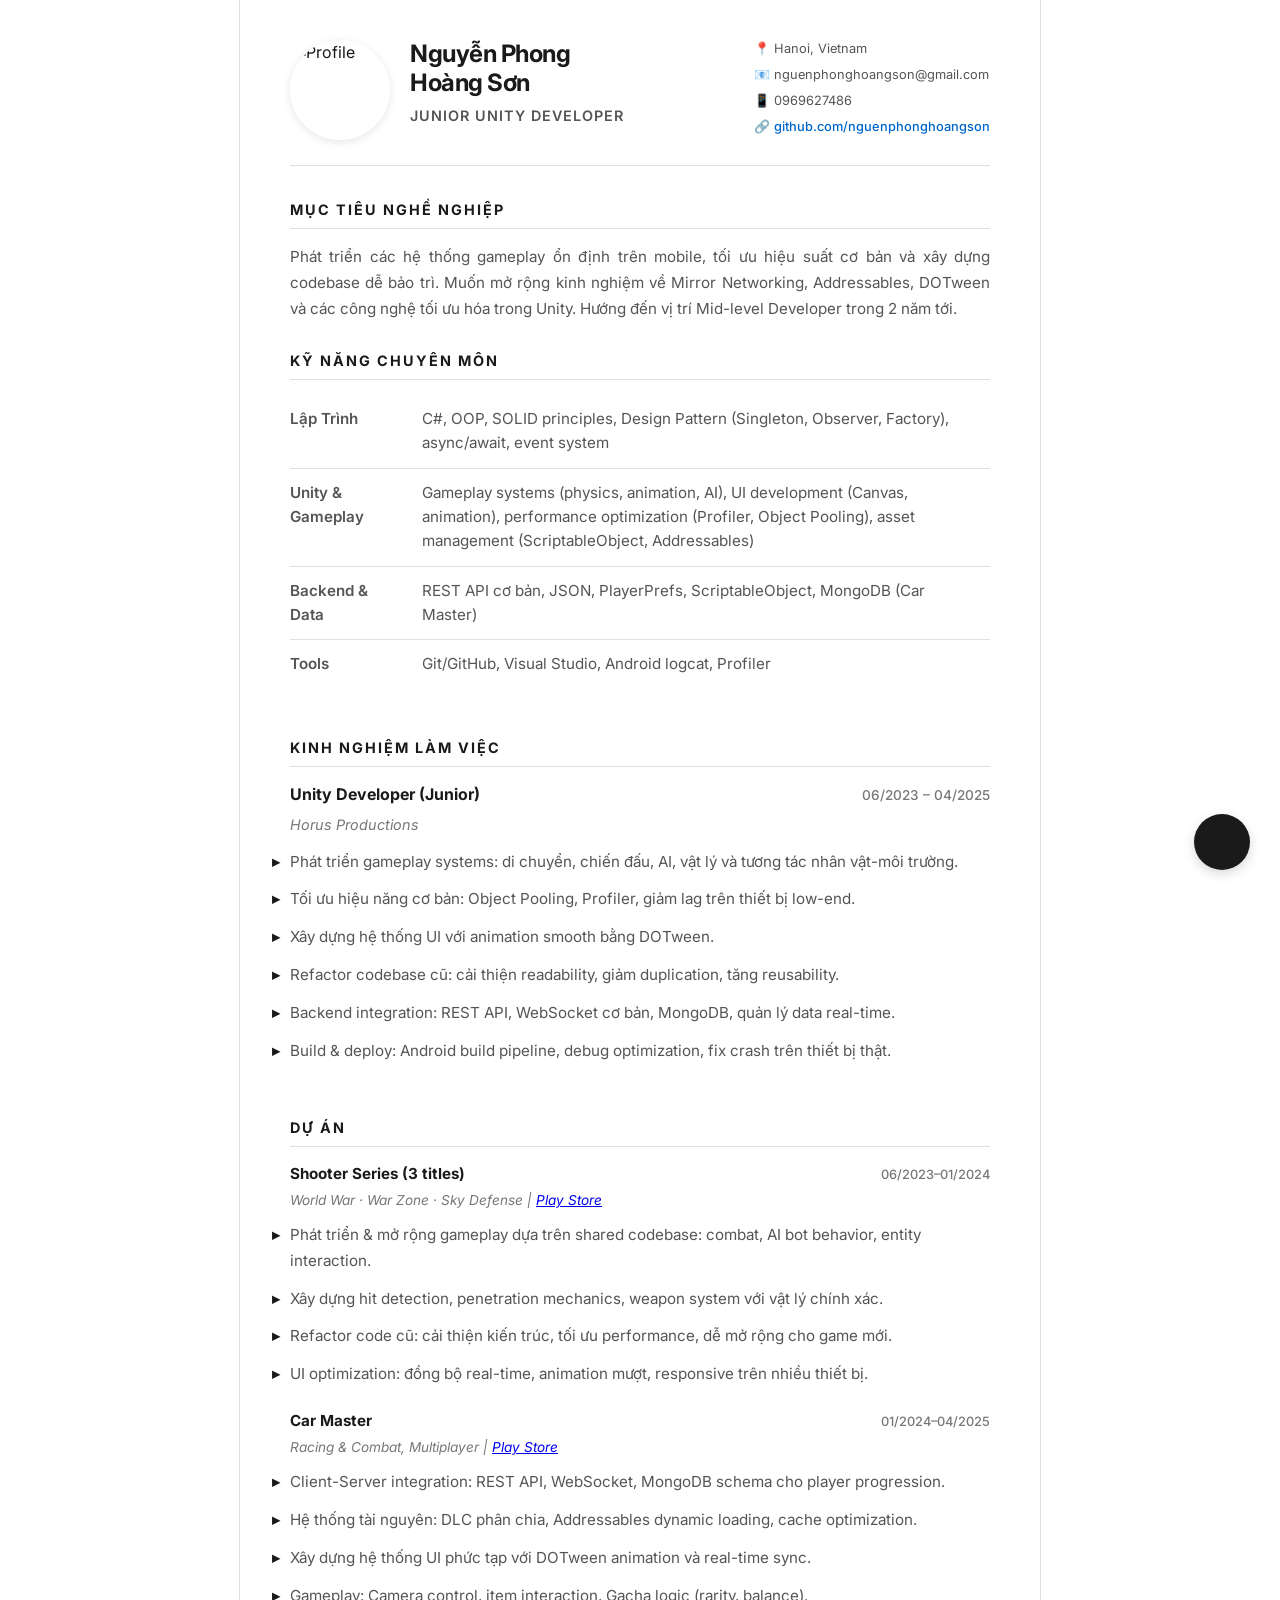
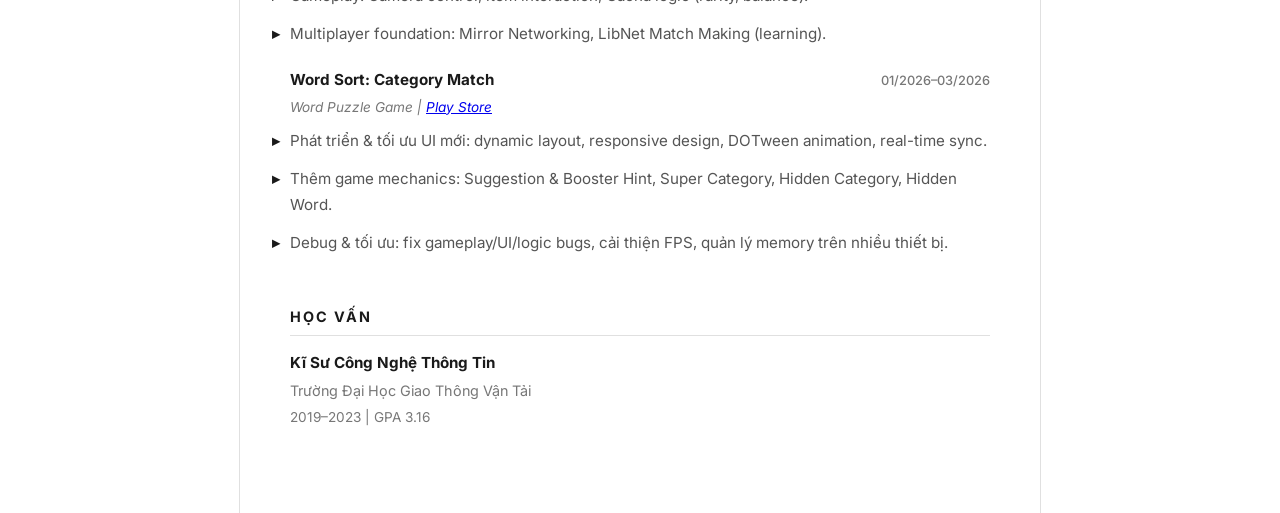
==== commit c7c5cb7f: "deploy" ====
--- a/index.html
+++ b/index.html
@@ -140,7 +140,7 @@
                 <section class="cv-section">
                     <h2 class="section-title">HỌC VẤN</h2>
                     <div class="education-item">
-                        <h3>Cử Nhân Công Nghệ Thông Tin</h3>
+                        <h3>Kĩ Sư Công Nghệ Thông Tin</h3>
                         <p class="company">Trường Đại Học Giao Thông Vận Tải</p>
                         <p class="date">2019–2023 | GPA 3.16</p>
                     </div>
